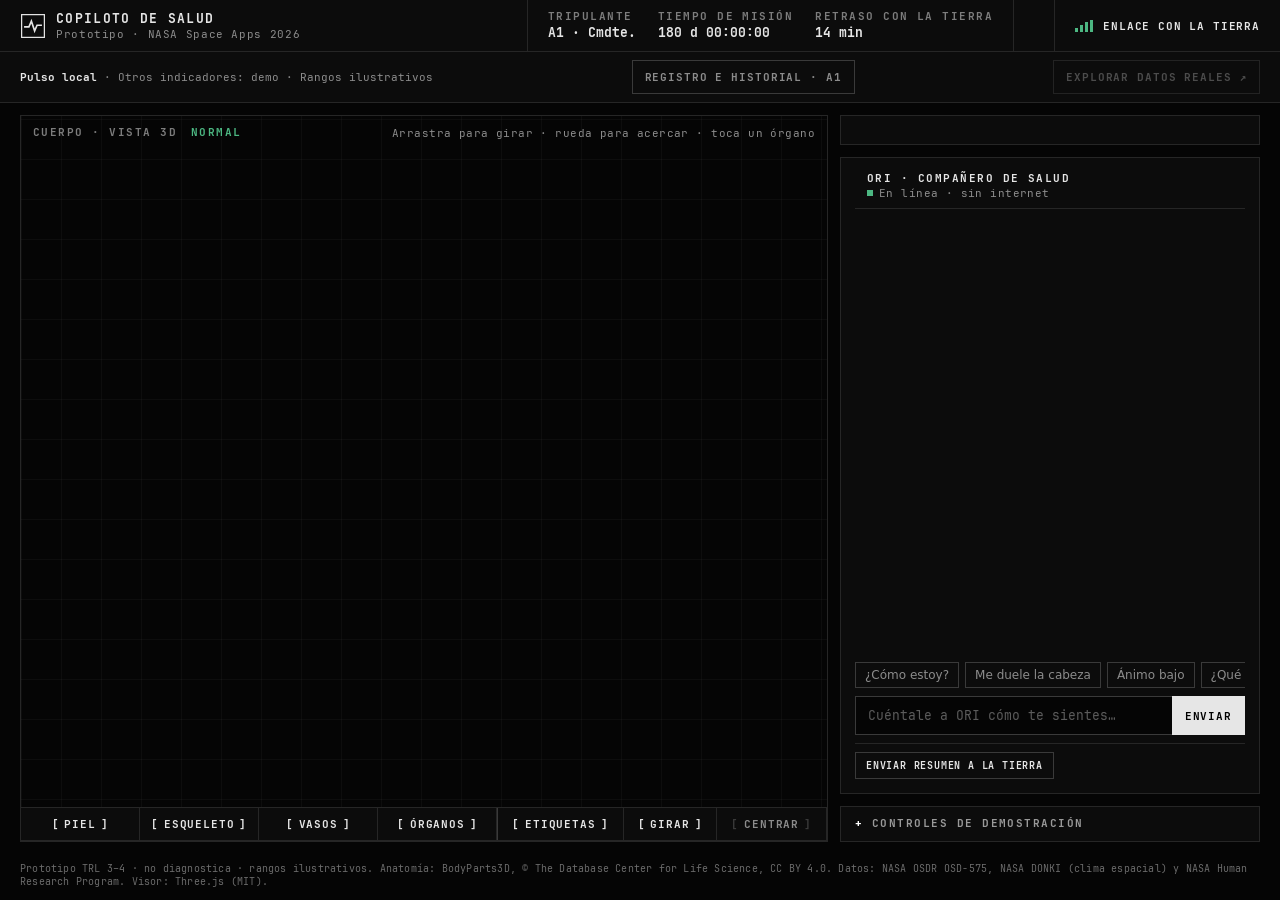
==== frontend/index.html @ 472f6ad1 "feat: connect stored pulse to dashboard body and local assistant" ====
<!doctype html>
<html lang="es" data-type="software">
<head>
<meta charset="utf-8">
<meta name="viewport" content="width=device-width, initial-scale=1">
<meta name="theme-color" content="#070b14">
<meta name="description" content="Asistente de salud local para astronautas: monitoreo con semáforo, cuerpo 3D y asistente que funciona sin conexión con la Tierra.">
<title>Copiloto de salud · Prototipo</title>
<link rel="preload" href="fuentes/JetBrainsMono-Regular.woff2" as="font" type="font/woff2" crossorigin>
<link rel="stylesheet" href="css/app.css">
<link rel="stylesheet" href="css/nasa.css">
<link rel="stylesheet" href="css/registro.css">
<script type="module" src="js/registro.js"></script>
<script type="importmap">
{ "imports": { "three": "./lib/three/three.module.js", "three/addons/": "./lib/three/addons/" } }
</script>
</head>
<body>
<a class="saltar" href="#chat">Ir al asistente</a>

<header class="barra">
  <div class="marca">
    <svg class="logo" viewBox="0 0 32 32" aria-hidden="true"><rect x="2" y="2" width="28" height="28" fill="none" stroke="currentColor" stroke-width="1.5"/><path d="M5 17h6l3-7 4 12 3-7h6" fill="none" stroke="currentColor" stroke-width="2" stroke-linejoin="miter"/></svg>
    <div>
      <p class="nombre">Copiloto de salud</p>
      <p class="sub">Prototipo · NASA Space Apps 2026</p>
    </div>
  </div>
  <dl class="mision">
    <div><dt>Tripulante</dt><dd translate="no">A1 · Cmdte.</dd></div>
    <div><dt>Tiempo de misión</dt><dd id="met">180 d 00:00:00</dd></div>
    <div><dt>Retraso con la Tierra</dt><dd>14 min</dd></div>
  </dl>
  <p id="cw" class="cw" aria-live="polite" aria-label="Resumen de precauciones y alertas"></p>
  <button id="btnSenal" class="senal" type="button" aria-pressed="true">
    <span class="punto" aria-hidden="true"><i></i><i></i><i></i><i></i></span><span id="txtSenal">Enlace con la Tierra</span>
  </button>
</header>

<nav class="nasa-acceso" aria-label="Evidencia científica">
  <span id="estadoOrigen"><strong>Pulso local</strong> · Otros indicadores: demo · Rangos ilustrativos</span>
  <button type="button" class="btn" id="abrirRegistro">Registro e historial · A1</button>
  <button type="button" class="btn" data-nasa-open disabled>Explorar datos reales ↗</button>
</nav>

<dialog id="nasaExplorador" class="nasa-dialogo" aria-labelledby="nasaTitulo">
  <header class="nasa-cabecera">
    <div><p class="rotulo">Archivo científico / NASA OSDR</p><h2 id="nasaTitulo">La salud, antes y después del vuelo</h2></div>
    <form method="dialog"><button class="btn" aria-label="Cerrar explorador de datos NASA">Cerrar ×</button></form>
  </header>
  <div id="nasaContenido"></div>
</dialog>

<dialog id="registroDialogo" class="nasa-dialogo" aria-labelledby="registroTitulo">
  <header class="nasa-cabecera"><div><p class="rotulo">Tripulante A1 / archivo local</p><h2 id="registroTitulo">Registro e historial</h2></div>
    <form method="dialog"><button class="btn" aria-label="Cerrar registro e historial">Cerrar ×</button></form></header>
  <div class="registro-contenido">
    <p class="registro-aviso">Mediciones guardadas en esta máquina. El pulso se conecta al panel, corazón y ORI con rangos ilustrativos; los demás indicadores del panel siguen en demostración.</p>
    <form id="registroForm" class="registro-form">
      <label>Indicador<select id="registroIndicador" name="indicador"><option value="pulso">Pulso</option><option value="presion_arterial">Presión arterial</option><option value="oxigeno">Oxígeno</option><option value="glucosa">Glucosa</option><option value="temperatura">Temperatura</option><option value="sueno">Sueño diario</option><option value="animo">Ánimo</option><option value="estres">Estrés</option></select></label>
      <label>Fecha y hora de la medición<input id="registroFecha" name="fecha" type="datetime-local" required><small>Hora local de tu dispositivo.</small></label>
      <label><span id="registroValorEtiqueta">Valor (lpm)</span><input id="registroValor" name="valor" type="number" step="any" required inputmode="decimal"></label>
      <label id="registroDiastolicaGrupo" hidden>Diastólica (mmHg)<input id="registroDiastolica" name="diastolica" type="number" step="any" inputmode="decimal"></label>
      <label>Contexto<select name="contexto"><option value="sin_especificar">Sin especificar</option><option value="reposo">En reposo</option><option value="despues_ejercicio">Después de ejercicio</option><option value="ayunas">En ayunas</option><option value="despues_comida">Después de comer</option><option value="otro">Otro</option></select></label>
      <label class="registro-nota">Notas opcionales<textarea name="nota" maxlength="1000" rows="2" placeholder="Equipo utilizado, síntomas o detalles de la medición"></textarea></label>
      <p class="registro-nota" id="registroEscala" hidden>Escala de demostración, no validada clínicamente: ánimo 1 = muy bajo, 5 = muy bueno; estrés 1 = muy bajo, 5 = muy alto.</p>
      <div class="registro-nota"><button type="submit" class="btn btn-primario" id="registroGuardar">Guardar medición</button></div>
    </form>
    <p id="registroMensaje" role="status" aria-live="polite"></p>
    <section aria-labelledby="historialTitulo" class="registro-historial"><h3 id="historialTitulo">Mediciones guardadas</h3>
      <div class="registro-filtros"><label>Filtrar historial<select id="historialFiltro"><option value="">Todos los indicadores</option></select></label><button type="button" class="btn" id="historialRecargar">Actualizar historial</button></div>
      <p id="historialEstado" role="status"></p><div class="nasa-tabla" id="historialTabla"></div>
      <div class="botones"><button type="button" class="btn" id="historialAnterior">Anterior</button><span id="historialPagina"></span><button type="button" class="btn" id="historialSiguiente">Siguiente</button></div>
    </section>
  </div>
</dialog>

<main class="app">
  <section class="visor" aria-labelledby="t-visor">
    <h1 id="t-visor" class="sr-only">Estado de salud del astronauta</h1>
    <div id="lienzo" class="lienzo" data-entrar style="--i:1">
      <p class="hud-rotulo" aria-hidden="true"><span>Cuerpo · vista 3D</span><span id="rotuloEstado">Normal</span></p>
      <p id="sinWebgl" class="sin-webgl" hidden>Este equipo no tiene WebGL. Usa la lista de órganos del panel o abre la página en Chrome o Chromium.</p>
      <div class="herramientas" role="toolbar" aria-label="Vista del cuerpo">
        <div class="grupo-capas" role="group" aria-label="Capas">
          <button type="button" class="capa" data-capa="piel" aria-pressed="true">Piel</button>
          <button type="button" class="capa" data-capa="huesos" aria-pressed="true">Esqueleto</button>
          <button type="button" class="capa" data-capa="sangre" aria-pressed="true">Vasos</button>
          <button type="button" class="capa" data-capa="organos" aria-pressed="true">Órganos</button>
        </div>
        <div class="grupo-capas" role="group" aria-label="Controles">
          <button type="button" class="capa" id="btnEtiquetas" aria-pressed="true">Etiquetas</button>
          <button type="button" class="capa" id="btnGirar" aria-pressed="true">Girar</button>
          <button type="button" class="capa" id="btnCentrar">Centrar</button>
        </div>
      </div>
      <p class="ayuda">Arrastra para girar · rueda para acercar · toca un órgano</p>
    </div>
    <ul id="signos" class="signos" aria-label="Signos vitales" data-entrar style="--i:2"></ul>
  </section>

  <div class="lateral">
    <section id="ficha" class="tarjeta ficha" aria-live="polite" aria-label="Detalle del órgano" data-entrar style="--i:2"></section>

    <section id="chat" class="tarjeta chat" aria-labelledby="t-chat" tabindex="-1" data-entrar style="--i:3">
      <div class="chat-cabecera">
        <span id="oriGrande" class="ori-grande"></span>
        <div class="ori-titulo">
          <h2 id="t-chat">ORI · compañero de salud</h2>
          <p id="oriEstado" class="ori-estado" aria-live="polite">En línea · sin internet</p>
        </div>
      </div>
      <ol id="mensajes" class="mensajes" aria-live="polite"></ol>
      <div id="sugerencias" class="sugerencias" aria-label="Preguntas sugeridas">
        <button type="button" data-pregunta="¿Cómo estoy?">¿Cómo estoy?</button>
        <button type="button" data-pregunta="Me duele la cabeza y dormí 4 horas, ¿qué hago?">Me duele la cabeza</button>
        <button type="button" data-pregunta="Llevo varios días con el ánimo bajo">Ánimo bajo</button>
        <button type="button" data-pregunta="¿Qué puedes hacer?">¿Qué puedes hacer?</button>
      </div>
      <form id="formChat" class="form-chat">
        <label for="pregunta" class="sr-only">Escribe tu pregunta</label>
        <input id="pregunta" name="pregunta" type="text" autocomplete="off" placeholder="Cuéntale a ORI cómo te sientes…" required>
        <button id="enviar" type="submit" class="btn btn-primario">Enviar</button>
      </form>
      <div class="tierra">
        <button id="btnTierra" type="button" class="btn">Enviar resumen a la Tierra</button>
        <div id="estadoTierra" class="estado-tierra" aria-live="polite"></div>
      </div>
    </section>

    <details class="tarjeta demo">
      <summary>Controles de demostración</summary>
      <label for="pulso" class="fila">Pulso <output id="vPulso" for="pulso"></output></label>
      <input id="pulso" name="pulso" type="range" min="35" max="170" step="1">
      <div class="botones">
        <button id="btnEmergencia" type="button" class="btn btn-peligro">Simular emergencia</button>
        <button id="btnTormenta" type="button" class="btn btn-peligro">Tormenta solar</button>
        <button id="btnReiniciar" type="button" class="btn">Reiniciar datos</button>
      </div>
    </details>
  </div>
</main>

<footer class="pie">
  Prototipo TRL 3–4 · no diagnostica · rangos ilustrativos. Anatomía: BodyParts3D, © The Database Center for Life Science, CC BY 4.0. Datos: NASA OSDR OSD-575, NASA DONKI (clima espacial) y NASA Human Research Program. Visor: Three.js (MIT).
</footer>

<script type="module" src="js/app.js"></script>
</body>
</html>
---- frontend/css/app.css ----
/* Copiloto de salud — dirección de arte: PANTALLA DE AVIÓNICA DE TRIPULACIÓN.
   Referencia: displays de cabina y sistema de Precaución y Alerta (C&W) de vuelos espaciales.
   Reglas: negro plano, aristas rectas, líneas de 1 px, sin brillos, sin desenfoques, sin degradados.
   Paleta sobria: grises neutros y solo tres colores con significado (verde = normal, ámbar = precaución,
   rojo = alerta), como en los criterios de alertas de NASA y la FAA; lo seleccionado se marca en blanco. Datos en tipografía monoespaciada (JetBrains Mono, OFL).
   Movimiento (taste-skill): 150 / 120 / 90 ms, curva cubic-bezier(.2,.8,.2,1); entrada única al cargar.
   Accesibilidad (Vercel Web Interface Guidelines): foco visible, movimiento reducido, números tabulares.
   Escrito con asistencia de IA (Claude); revisado por el equipo. */

@font-face { font-family: "JB Mono"; src: url("../fuentes/JetBrainsMono-Regular.woff2") format("woff2"); font-weight: 400; font-display: swap; }
@font-face { font-family: "JB Mono"; src: url("../fuentes/JetBrainsMono-Bold.woff2") format("woff2"); font-weight: 700; font-display: swap; }

:root {
  color-scheme: dark;
  --negro: #050505; --panel: #0c0c0c; --panel-2: #151515; --linea: #262626; --linea-2: #3a3a3a;
  --texto: #e6e6e6; --suave: #8c8c8c;
  --rotulo: #a3a3a3;   /* rótulos: gris neutro (el color se reserva para el estado) */
  --sel: #ffffff;      /* seleccionado: blanco */
  --verde: #4cb782; --amarillo: #e3a008; --rojo: #e5484d;   /* únicos colores: normal, precaución, alerta */
  --acento: var(--sel);
  --mono: "JB Mono", ui-monospace, "Noto Sans Mono", monospace;
  --fuente: ui-sans-serif, system-ui, "Noto Sans", sans-serif;
  --borde-pagina: clamp(10px, 1.6vw, 20px); --hueco: 12px;
  --m-in: 150ms; --m-out: 120ms; --m-press: 90ms; --ease: cubic-bezier(.2, .8, .2, 1); --ease-entrada: cubic-bezier(.22, 1, .36, 1);
}

* { box-sizing: border-box; }
[hidden] { display: none !important; }
html { -webkit-text-size-adjust: 100%; }
@media (pointer: fine) { html { overscroll-behavior: none; } }
body { margin: 0; min-height: 100dvh; display: flex; flex-direction: column; font: 14px/1.5 var(--fuente); color: var(--texto); background: var(--negro); -webkit-tap-highlight-color: transparent; }
h1, h2, h3 { margin: 0; font-weight: 700; text-wrap: balance; }
p { margin: 0; text-wrap: pretty; }
button, input { font: inherit; color: inherit; touch-action: manipulation; }
:focus-visible { outline: 2px solid var(--sel); outline-offset: 2px; }
.sr-only { position: absolute; width: 1px; height: 1px; overflow: hidden; clip: rect(0 0 0 0); white-space: nowrap; }
.saltar { position: absolute; left: var(--borde-pagina); top: -40px; z-index: 10; padding: 6px 10px; background: var(--sel); color: #000; font: 700 12px var(--mono); }
.saltar:focus-visible { top: 6px; }

.rotulo, .hud-rotulo, .mision dt, .grafica figcaption, .preguntas h3, .chat-cabecera h2, .demo summary {
  font: 700 10.5px/1.3 var(--mono); letter-spacing: .14em; text-transform: uppercase; color: var(--rotulo);
}

/* ---------- Barra de estado ---------- */
.barra { display: flex; align-items: stretch; border-bottom: 1px solid var(--linea); background: var(--panel); min-height: 52px; flex-wrap: wrap; }
.barra > * { display: flex; align-items: center; padding: 0 var(--borde-pagina); border-right: 1px solid var(--linea); }
.marca { gap: 10px; margin-right: auto; border-right: 0 !important; }
.logo { width: 26px; height: 26px; color: var(--texto); }
.nombre { font: 700 13px var(--mono); letter-spacing: .1em; text-transform: uppercase; }
.sub { font: 10.5px var(--mono); color: var(--suave); letter-spacing: .06em; }
.mision { gap: 22px; margin: 0; border-left: 1px solid var(--linea); }
.mision div { display: grid; gap: 1px; }
.mision dd { margin: 0; font: 700 13px var(--mono); font-variant-numeric: tabular-nums; }
.cw { gap: 6px; font: 700 10.5px var(--mono); letter-spacing: .08em; text-transform: uppercase; }
.cw span { padding: 3px 7px; border: 1px solid currentColor; }
.cw .cw-rojo { color: var(--rojo); } .cw .cw-amarillo { color: var(--amarillo); } .cw .cw-verde { color: var(--verde); }
.cw .cw-rojo.activo { background: var(--rojo); color: #000; animation: alarma 1s steps(2, jump-none) infinite; }
.cw .cw-off { color: #4a4a4a; }
@keyframes alarma { 50% { background: transparent; color: var(--rojo); } }
.senal { gap: 10px; background: transparent; border: 0; border-right: 0 !important; cursor: pointer; font: 700 10.5px var(--mono); letter-spacing: .08em; text-transform: uppercase; transition: background-color var(--m-out) var(--ease); }
.senal:hover { background: var(--panel-2); transition-duration: var(--m-in); }
.senal .punto { display: inline-flex; gap: 2px; align-items: end; height: 12px; }
.senal .punto i { width: 3px; background: var(--verde); }
.senal .punto i:nth-child(1) { height: 4px; } .senal .punto i:nth-child(2) { height: 7px; } .senal .punto i:nth-child(3) { height: 10px; } .senal .punto i:nth-child(4) { height: 12px; }
.senal[aria-pressed="false"] { color: var(--rojo); }
.senal[aria-pressed="false"] .punto i { background: var(--linea-2); }
@media (max-width: 1180px) { .mision div:nth-child(3) { display: none; } }
@media (max-width: 860px) { .mision { display: none; } }
@media (max-width: 640px) { .cw { order: 3; width: 100%; border-top: 1px solid var(--linea); border-right: 0 !important; padding: 6px var(--borde-pagina); } }

/* ---------- Distribución ---------- */
.app { flex: 1; display: grid; gap: var(--hueco); padding: var(--hueco) var(--borde-pagina); grid-template-columns: minmax(0, 1fr) minmax(340px, 420px); min-height: 0; }
.visor { display: flex; flex-direction: column; min-width: 0; min-height: 0; border: 1px solid var(--linea); background: var(--panel); }
.lateral { display: flex; flex-direction: column; gap: var(--hueco); min-width: 0; min-height: 0; }
@media (min-width: 1101px) { body { height: 100dvh; } .app, .lateral { overflow: hidden; } }
@media (max-width: 1100px) { .app { grid-template-columns: 1fr; } .lienzo { height: 64vh; min-height: 440px; } }

/* ---------- Visor ---------- */
.lienzo { position: relative; flex: 1; min-height: 360px; overflow: hidden; border-bottom: 1px solid var(--linea);
  background: repeating-linear-gradient(0deg, #ffffff08 0 1px, transparent 1px 40px), repeating-linear-gradient(90deg, #ffffff08 0 1px, transparent 1px 40px), var(--negro); }
.lienzo canvas { display: block; width: 100%; height: 100%; cursor: grab; touch-action: none; }
.lienzo.en-alerta { box-shadow: inset 0 0 0 1px var(--rojo); }
.hud-rotulo { position: absolute; top: 10px; left: 12px; display: flex; gap: 14px; pointer-events: none; z-index: 2; }
.hud-rotulo span:last-child { color: var(--verde); }
.en-alerta .hud-rotulo span:last-child { color: var(--rojo); }
.ayuda { position: absolute; right: 12px; top: 10px; font: 10.5px var(--mono); color: var(--suave); letter-spacing: .04em; pointer-events: none; }
.sin-webgl { position: absolute; inset: 0; display: grid; place-items: center; padding: 24px; text-align: center; color: var(--suave); font-family: var(--mono); }
@media (max-width: 900px) { .ayuda { display: none; } }

/* Softkeys en el borde inferior del visor */
.herramientas { position: absolute; left: 0; right: 0; bottom: 0; display: flex; z-index: 3; border-top: 1px solid var(--linea); background: var(--panel); }
.grupo-capas { display: flex; flex: 1; }
.grupo-capas + .grupo-capas { flex: 0 0 auto; border-left: 1px solid var(--linea-2); }
.capa { flex: 1; min-width: 0; padding: 9px 8px; border: 0; border-right: 1px solid var(--linea); background: transparent; cursor: pointer; font: 700 10.5px var(--mono); letter-spacing: .08em; text-transform: uppercase; color: var(--suave); white-space: nowrap; transition: background-color var(--m-out) var(--ease), color var(--m-out) var(--ease); }
.capa::before { content: "["; margin-right: 5px; color: var(--linea-2); }
.capa::after { content: "]"; margin-left: 5px; color: var(--linea-2); }
.capa[aria-pressed="true"] { color: var(--texto); }
.capa[aria-pressed="true"]::before, .capa[aria-pressed="true"]::after { color: var(--sel); }
.capa:hover { background: var(--panel-2); color: var(--texto); transition-duration: var(--m-in); }
.capa:active { background: #1f1f1f; transition-duration: var(--m-press); }
@media (max-width: 760px) { .herramientas { flex-wrap: wrap; } .grupo-capas + .grupo-capas { border-left: 0; border-top: 1px solid var(--linea); width: 100%; } }

/* ---------- Tira de instrumentos ---------- */
.signos { list-style: none; margin: 0; padding: 0; display: grid; grid-template-columns: repeat(7, minmax(0, 1fr)); }
.signos li { border-right: 1px solid var(--linea); min-width: 0; }
.signos li:last-child { border-right: 0; }
.signo { width: 100%; display: grid; gap: 3px; padding: 10px 11px; text-align: left; cursor: pointer; border: 0; background: transparent; box-shadow: inset 0 3px 0 var(--c); transition: background-color var(--m-out) var(--ease); }
.signo:hover { background: var(--panel-2); transition-duration: var(--m-in); }
.signo[aria-pressed="true"] { background: var(--panel-2); box-shadow: inset 0 3px 0 var(--c), inset 0 0 0 1px var(--sel); }
.signo .etiqueta { display: flex; align-items: center; gap: 6px; min-width: 0; font: 700 10px var(--mono); letter-spacing: .1em; text-transform: uppercase; color: var(--rotulo); }
.signo .etiqueta span:last-child { overflow: hidden; text-overflow: ellipsis; white-space: nowrap; }
.signo .valor { font: 700 20px/1.1 var(--mono); font-variant-numeric: tabular-nums; color: var(--c); }
.signo .valor small { font: 400 10.5px var(--mono); color: var(--suave); margin-left: 3px; }
.pie-signo { display: flex; align-items: end; justify-content: space-between; gap: 6px; }
.signo .edad { font: 10px var(--mono); color: var(--suave); white-space: nowrap; }
.spark { flex: none; width: 50px; }
.punto-estado { width: 8px; height: 8px; background: var(--c); flex: none; display: inline-block; }
@media (max-width: 1100px) { .signos { grid-template-columns: repeat(4, minmax(0, 1fr)); } .signos li { border-bottom: 1px solid var(--linea); } }
@media (max-width: 520px) { .signos { grid-template-columns: repeat(2, minmax(0, 1fr)); } }

/* ---------- Paneles ---------- */
.tarjeta { background: var(--panel); border: 1px solid var(--linea); padding: 14px; }
.ficha { overflow: auto; overscroll-behavior: contain; flex: 0 1 auto; max-height: 40%; }
@media (min-width: 1101px) { .ficha.abierta { max-height: 58%; } .lateral:has(.ficha.abierta) .mensajes { min-height: 48px; } }
@media (max-width: 1100px) { .ficha { max-height: none; } }
.ficha h2 { font-size: 18px; display: flex; align-items: center; gap: 10px; margin: 4px 0 10px; flex-wrap: wrap; }
.ficha .resumen { color: var(--suave); font-size: 13px; }
.datos { list-style: none; margin: 0 0 4px; padding: 0; border-top: 1px solid var(--linea); }
.datos li { display: flex; justify-content: space-between; gap: 12px; padding: 7px 0; border-bottom: 1px solid var(--linea); font-size: 13.5px; }
.datos .num { font: 700 14px var(--mono); font-variant-numeric: tabular-nums; color: var(--c); }
.datos .edad { display: block; font: 10.5px var(--mono); color: var(--suave); }
.preguntas { display: grid; gap: 10px; margin-top: 14px; }
.preguntas p { font-size: 13.5px; }
.fuente { font: 10.5px var(--mono); color: var(--suave); margin-top: 12px; }
.aviso-rojo { margin-top: 10px; padding: 8px 10px; background: var(--rojo); color: #000; font: 700 11.5px var(--mono); letter-spacing: .06em; text-transform: uppercase; }
.organos { list-style: none; margin: 12px 0 0; padding: 0; border-top: 1px solid var(--linea); }
.organos button { width: 100%; display: flex; align-items: center; gap: 10px; padding: 8px 4px; border: 0; border-bottom: 1px solid var(--linea); background: transparent; cursor: pointer; text-align: left; font-size: 13.5px; transition: background-color var(--m-out) var(--ease); }
.organos button:hover { background: var(--panel-2); transition-duration: var(--m-in); }
.organos button::after { content: "›"; margin-left: auto; color: var(--suave); font-family: var(--mono); }
.chip { font: 700 10px var(--mono); letter-spacing: .1em; text-transform: uppercase; padding: 3px 7px; border: 1px solid var(--linea-2); color: var(--suave); white-space: nowrap; }
.chip-estado { color: var(--c); border-color: var(--c); }

/* ---------- Botones ---------- */
.btn { display: inline-flex; align-items: center; justify-content: center; gap: 6px; padding: 9px 12px; cursor: pointer; background: transparent; border: 1px solid var(--linea-2); font: 700 11px var(--mono); letter-spacing: .08em; text-transform: uppercase; transition: background-color var(--m-out) var(--ease), border-color var(--m-out) var(--ease), transform var(--m-out) var(--ease); }
.btn:hover { background: var(--panel-2); border-color: var(--texto); transform: translateY(-1px); transition-duration: var(--m-in); }
.btn:active { transform: translateY(1px) scale(.985); transition-duration: var(--m-press); }
.btn:disabled { opacity: .5; cursor: progress; transform: none; }
.btn-primario { background: var(--texto); border-color: var(--texto); color: #000; }
.btn-primario:hover { background: #fff; }
.btn-peligro { border-color: var(--rojo); color: var(--rojo); }

/* ---------- Consola del asistente ---------- */
.chat { display: flex; flex-direction: column; gap: 10px; flex: 1 1 0; min-height: 300px; overflow: hidden; }
.chat-cabecera { display: flex; align-items: center; justify-content: space-between; gap: 8px; padding-bottom: 8px; border-bottom: 1px solid var(--linea); }
.mensajes { list-style: none; margin: 0; padding: 0 4px 0 0; flex: 1; overflow: auto; overscroll-behavior: contain; display: flex; flex-direction: column; gap: 12px; min-height: 60px; }
.msg { font-size: 13.5px; overflow-wrap: anywhere; padding-left: 12px; border-left: 2px solid var(--linea-2); }
.msg::before { display: block; font: 700 10px var(--mono); letter-spacing: .12em; margin-bottom: 3px; }
.msg-ia::before { content: "ASISTENTE ›"; color: var(--rotulo); }
.msg-yo { border-left-color: var(--sel); }
.msg-yo::before { content: "TÚ ›"; color: var(--sel); }
.msg-alerta { border-left-color: var(--rojo); }
.msg-alerta::before { content: "ASISTENTE › ALERTA"; color: var(--rojo); }
.msg-error { border-left-color: var(--amarillo); }
.fuentes { margin: 8px 0 0; padding: 0; list-style: none; font: 10.5px var(--mono); color: var(--suave); }
.fuentes li::before { content: "↳ "; color: var(--rotulo); }
.meta { margin-top: 6px; display: flex; gap: 10px; flex-wrap: wrap; font: 10px var(--mono); color: var(--suave); font-variant-numeric: tabular-nums; letter-spacing: .04em; }
.chip-modo { text-transform: uppercase; letter-spacing: .1em; }
.chip-modo[data-modo="ia_local"] { color: var(--verde); }
.chip-modo[data-modo="sin_informacion"] { color: var(--amarillo); }
.pensando { color: var(--suave); font-family: var(--mono); font-size: 12px; }
.pensando::after { content: "▍"; margin-left: 4px; animation: cursor 1s steps(2, jump-none) infinite; }
@keyframes cursor { 50% { opacity: 0; } }
.sugerencias { display: flex; gap: 6px; flex-wrap: wrap; }
.sugerencias button { padding: 5px 9px; border: 1px solid var(--linea-2); background: transparent; cursor: pointer; font: 11px var(--mono); color: var(--suave); transition: border-color var(--m-out) var(--ease), color var(--m-out) var(--ease); }
.sugerencias button:hover { border-color: var(--texto); color: var(--texto); transition-duration: var(--m-in); }
.form-chat { display: flex; }
.form-chat input { flex: 1; min-width: 0; padding: 10px 12px; background: var(--negro); border: 1px solid var(--linea-2); border-right: 0; font: 13px var(--mono); }
.form-chat input::placeholder { color: #5c5c5c; }
.form-chat input:focus-visible { outline: none; border-color: var(--sel); }
.tierra { display: flex; align-items: center; gap: 10px; flex-wrap: wrap; padding-top: 10px; border-top: 1px solid var(--linea); }
.estado-tierra { flex: 1 1 160px; font: 11px var(--mono); color: var(--suave); }
.barra-envio { height: 4px; background: var(--linea); margin-top: 6px; overflow: hidden; }
.barra-envio i { display: block; height: 100%; width: 100%; background: var(--rotulo); transform-origin: left; transform: scaleX(0); }

/* ---------- Demo ---------- */
.demo summary { cursor: pointer; list-style: none; }
.demo summary::-webkit-details-marker { display: none; }
.demo summary::before { content: "+ "; color: var(--sel); }
.demo[open] summary::before { content: "− "; }
.demo .fila { display: flex; justify-content: space-between; margin: 12px 0 4px; font: 11px var(--mono); color: var(--suave); text-transform: uppercase; letter-spacing: .08em; }
.demo output { font: 700 12px var(--mono); color: var(--texto); }
.demo input[type="range"] { width: 100%; accent-color: var(--sel); }
.botones { display: flex; gap: 8px; margin-top: 12px; }
.botones .btn { flex: 1; }
.pie { padding: 8px var(--borde-pagina) 12px; font: 10px var(--mono); color: #6b6b6b; letter-spacing: .02em; }

/* ---------- HUD del visor ---------- */
.hud-lineas { position: absolute; inset: 0; width: 100%; height: 100%; pointer-events: none; z-index: 1; }
.hud-linea polyline { stroke: #8f8f8f; opacity: .5; }
.hud-linea circle { fill: var(--c); }
.hud-linea .anillo { display: none; }
.hud-linea.activa polyline { stroke: var(--sel); opacity: 1; stroke-width: 1.4; }
.hud-linea.activa circle { fill: var(--sel); }
.hud-linea.tenue { opacity: .25; }
.hud-lineas.con-hover .hud-linea:not(.activa) { opacity: .1; }
.hud-etiquetas { position: absolute; inset: 0; pointer-events: none; z-index: 2; }
.hud-etiqueta { position: absolute; left: 0; top: 0; pointer-events: auto; display: flex; align-items: center; gap: 8px; height: 34px; padding: 0 10px; background: var(--negro); border: 1px solid var(--linea-2); cursor: pointer; white-space: nowrap; font: 700 10.5px var(--mono); letter-spacing: .06em; text-transform: uppercase; transition: opacity 200ms var(--ease), border-color var(--m-out) var(--ease); }
.hud-etiqueta:hover { border-color: var(--texto); }
.hud-etiqueta.activa { border-color: var(--sel); color: var(--sel); }
.hud-etiqueta.tenue { opacity: .35; }
.hud-etiquetas.con-hover .hud-etiqueta:not(.activa) { opacity: .12; }
.hud-dato { color: var(--c); font-variant-numeric: tabular-nums; text-transform: none; }
.hud-dato small { font-weight: 400; color: var(--suave); margin-left: 2px; }
.hud-etiqueta[data-estado="rojo"] { border-color: var(--rojo); }
.hud-etiqueta[data-estado="rojo"] .punto-estado { animation: cursor 1s steps(2, jump-none) infinite; }
.hud-guia polyline { stroke: var(--sel); stroke-width: 1.2; }
.hud-guia circle:first-of-type { fill: none; stroke: var(--sel); stroke-width: 1.5; }
.hud-guia .pulso-reticula { stroke: var(--sel); stroke-width: 1; opacity: .6; stroke-dasharray: 3 3; }
.hud-tarjeta { position: absolute; left: 0; top: 0; z-index: 4; width: 280px; pointer-events: none; background: var(--negro); border: 1px solid var(--sel); }
.hud-tarjeta.entra { animation: entraTarjeta var(--m-in) var(--ease-entrada); }
@keyframes entraTarjeta { from { opacity: 0; } }
.t-cab { display: flex; align-items: center; gap: 8px; padding: 8px 10px; border-bottom: 1px solid var(--linea); font: 700 11.5px var(--mono); letter-spacing: .08em; text-transform: uppercase; }
.t-estado { margin-left: auto; font: 700 10px var(--mono); letter-spacing: .1em; padding: 2px 6px; background: var(--c); color: #000; }
.t-filas { list-style: none; margin: 0; padding: 4px 10px; }
.t-filas li { display: grid; grid-template-columns: 1fr auto auto; align-items: center; gap: 10px; padding: 5px 0; border-bottom: 1px solid var(--linea); }
.t-filas li:last-child { border-bottom: 0; }
.t-ind { display: grid; font-size: 12.5px; }
.t-ind small { font: 10px var(--mono); color: var(--suave); }
.t-filas b { font: 700 14px var(--mono); color: var(--c); font-variant-numeric: tabular-nums; text-align: right; min-width: 66px; }
.t-filas b small { font-weight: 400; font-size: 10px; color: var(--suave); margin-left: 3px; }
.t-espacio { padding: 8px 10px; border-top: 1px solid var(--linea); font-size: 12px; color: var(--suave); line-height: 1.45; }
.t-pista { padding: 6px 10px; border-top: 1px solid var(--linea); font: 700 10px var(--mono); letter-spacing: .12em; text-transform: uppercase; color: var(--sel); }

/* ---------- Gráficas ---------- */
.grafica { margin: 12px 0 0; padding: 10px; border: 1px solid var(--linea); background: var(--negro); }
.grafica figcaption { display: flex; justify-content: space-between; gap: 8px; margin-bottom: 6px; }
.g-ley { display: inline-flex; align-items: center; gap: 5px; color: var(--suave); }
.g-ley i { width: 12px; height: 8px; background: color-mix(in srgb, var(--verde) 25%, transparent); border: 1px solid color-mix(in srgb, var(--verde) 60%, transparent); }
.grafica svg { width: 100%; height: auto; display: block; overflow: visible; }
.grafica text { font: 9.5px var(--mono); fill: var(--suave); }
.g-banda { fill: color-mix(in srgb, var(--verde) 9%, transparent); stroke: color-mix(in srgb, var(--verde) 45%, transparent); stroke-dasharray: 3 3; }
.g-linea { fill: none; stroke: var(--c); stroke-width: 1.8; stroke-dasharray: 1; stroke-dashoffset: 1; animation: trazar .9s var(--ease-entrada) forwards; }
.grafica circle { fill: var(--negro); stroke: var(--c); stroke-width: 1.6; }
@keyframes trazar { to { stroke-dashoffset: 0; } }
.g-nota { font-size: 11px; color: var(--suave); margin-top: 6px; line-height: 1.45; }

[data-entrar] { animation: entrar .6s var(--ease-entrada) both; animation-delay: calc(var(--i, 0) * 80ms); }
@keyframes entrar { from { opacity: 0; transform: translateY(8px); } }

@media (prefers-reduced-motion: reduce) {
  *, *::before, *::after { animation-duration: .01ms !important; animation-iteration-count: 1 !important; transition-duration: .01ms !important; }
}
/* Softkeys: el grupo de capas cede espacio; los controles nunca se cortan */
.grupo-capas:first-child { min-width: 0; }
.grupo-capas + .grupo-capas { flex: 0 0 auto; }
.grupo-capas + .grupo-capas .capa { flex: 0 0 auto; padding: 9px 14px; }
.capa { overflow: hidden; text-overflow: ellipsis; }

/* Paleta sobria: detalles */
.rotulo, .hud-rotulo, .mision dt, .grafica figcaption, .preguntas h3, .chat-cabecera h2, .demo summary { color: #9a9a9a; }
.hud-rotulo span:first-child, .mision dt { color: #7d7d7d; }
.signo .etiqueta { color: #9a9a9a; }
.msg-ia::before { color: #9a9a9a; }
.fuentes li::before { color: #6f6f6f; }
.hud-linea polyline { stroke: #6f6f6f; }
.hud-linea.activa polyline, .hud-guia polyline { stroke: #ffffff; }
.hud-tarjeta { border-color: #8c8c8c; }
.t-pista { color: #bdbdbd; }
.barra-envio i { background: #e6e6e6; }
.capa[aria-pressed="true"]::before, .capa[aria-pressed="true"]::after { color: #e6e6e6; }

/* =====================================================================
   ORI: avatar y conversación más cálida (dentro del sistema de aviónica)
   ===================================================================== */
.ori { flex: none; overflow: visible; }
.ori-casco { fill: #111; stroke: #cfcfcf; stroke-width: 1.4; }
.ori-visor { fill: #050505; stroke: #6f6f6f; stroke-width: 1; transition: stroke var(--m-in) var(--ease); }
.ori-ojos rect { fill: #f2f2f2; transform-box: fill-box; transform-origin: center; animation: parpadear 5.5s infinite; }
.ori-ojos rect:last-child { animation-delay: .04s; }
.ori-escaneo { fill: #f2f2f2; opacity: 0; }
.ori-pulso { fill: none; stroke: var(--verde); stroke-width: 1.3; stroke-linejoin: round; stroke-linecap: round; opacity: .85; stroke-dasharray: 20; stroke-dashoffset: 0; }
.ori-mastil { stroke: #8c8c8c; stroke-width: 1.2; }
.ori-antena { fill: var(--verde); }
@keyframes parpadear { 0%, 92%, 100% { transform: scaleY(1); } 95% { transform: scaleY(.1); } }
/* Pensando: los ojos se apagan y una barra recorre el visor; la antena late */
.ori.pensando .ori-ojos { opacity: 0; }
.ori.pensando .ori-escaneo { opacity: 1; animation: escanear 1.1s var(--ease) infinite alternate; }
.ori.pensando .ori-antena { fill: #f2f2f2; animation: latirAntena .8s ease-in-out infinite; }
@keyframes escanear { from { transform: translateX(0); } to { transform: translateX(13px); } }
@keyframes latirAntena { 50% { opacity: .25; } }
/* Hablando: la línea de pulso se dibuja */
.ori.habla .ori-pulso { animation: pulsoORI 1.2s linear 2; }
@keyframes pulsoORI { from { stroke-dashoffset: 20; } to { stroke-dashoffset: 0; } }
/* Alerta: visor y antena en rojo */
.ori.alerta .ori-visor { stroke: var(--rojo); }
.ori.alerta .ori-antena, .ori.alerta .ori-pulso { fill: var(--rojo); stroke: var(--rojo); }
.ori.alerta .ori-antena { animation: latirAntena .6s steps(2, jump-none) infinite; }

/* Cabecera del chat */
.chat-cabecera { justify-content: flex-start; gap: 12px; }
.ori-grande { display: inline-flex; }
.ori-titulo h2 { color: var(--texto); }
.ori-estado { font: 10.5px var(--mono); color: var(--suave); letter-spacing: .04em; }
.ori-estado::before { content: ""; display: inline-block; width: 6px; height: 6px; background: var(--verde); margin-right: 6px; vertical-align: 1px; }
.ori-estado[data-estado="pensando"]::before { background: #f2f2f2; animation: latirAntena .8s infinite; }
.ori-estado[data-estado="alerta"]::before { background: var(--rojo); }

/* Mensajes: ORI a la izquierda con avatar; tú a la derecha */
.msg { border-left: 0; padding-left: 0; }
.msg::before { content: none !important; }
.msg-ia { display: grid; grid-template-columns: 28px minmax(0, 1fr); gap: 10px; align-items: start; }
.msg-yo { display: flex; justify-content: flex-end; }
.burbuja { min-width: 0; padding: 9px 12px; border: 1px solid var(--linea-2); background: var(--panel-2); max-width: 94%; }
.msg-yo .burbuja { background: #1b1b1b; border-color: #4a4a4a; max-width: 85%; }
.msg-alerta .burbuja { border-color: var(--rojo); }
.msg-error .burbuja { border-color: var(--amarillo); }
.quien { font: 700 10px var(--mono); letter-spacing: .12em; text-transform: uppercase; color: var(--suave); margin-bottom: 3px; }
.msg-ia .quien { color: #cfcfcf; }
.cuerpo p { margin: 0 0 6px; }
.cuerpo p:last-child { margin-bottom: 0; }
.cuerpo ul { margin: 2px 0 8px; padding-left: 18px; }
.cuerpo li { margin-bottom: 3px; }
.cuerpo li::marker { color: var(--suave); }
.cuerpo em { color: #cfcfcf; }
.aparece { animation: aparecer .35s var(--ease-entrada) both; animation-delay: var(--d, 0ms); }
@keyframes aparecer { from { opacity: 0; transform: translateY(4px); } }
.pensando { font-family: var(--fuente); font-size: 13px; color: var(--suave); }
.pensando::after { content: none; }
.puntos { display: inline-flex; gap: 3px; margin-left: 6px; }
.puntos i { width: 4px; height: 4px; background: var(--suave); animation: latirAntena 1s infinite; }
.puntos i:nth-child(2) { animation-delay: .15s; } .puntos i:nth-child(3) { animation-delay: .3s; }
details.fuentes { margin-top: 8px; font: 10.5px var(--mono); color: var(--suave); }
details.fuentes summary { cursor: pointer; list-style: none; }
details.fuentes summary::before { content: "↳ "; }
details.fuentes ul { list-style: none; padding: 4px 0 0 14px; margin: 0; }
.sugerencias button { font-family: var(--fuente); font-size: 12px; }

/* Más espacio para la conversación con ORI */
@media (min-width: 1101px) {
  .ficha:not(.abierta) { max-height: 27%; }
  .ficha.abierta { max-height: 50%; }
  .lateral:has(.ficha.abierta) .mensajes { min-height: 110px; }
}
.ficha:not(.abierta) .resumen { display: none; }
.ficha:not(.abierta) h2 { margin-bottom: 6px; }
.organos { display: grid; grid-template-columns: 1fr 1fr; column-gap: 14px; }
.organos button { padding: 6px 2px; font-size: 13px; }
.sugerencias { flex-wrap: nowrap; overflow-x: auto; scrollbar-width: none; overscroll-behavior-x: contain; }
.sugerencias::-webkit-scrollbar { display: none; }
.sugerencias button { flex: none; }
.tierra { padding-top: 8px; gap: 8px; }
.tierra .btn { padding: 6px 10px; font-size: 10px; }
.chat { gap: 8px; }
.demo { padding: 10px 14px; }
.cuerpo li.sin-marca { list-style: none; margin-left: -16px; }
/* Tira de instrumentos con clima espacial (8 celdas) */
@media (min-width: 1101px) { .signos { grid-template-columns: repeat(8, minmax(0, 1fr)); } }
.signos li:last-child .signo .valor { white-space: nowrap; overflow: hidden; text-overflow: ellipsis; }
---- frontend/css/nasa.css ----
/* Explorador aislado: usa los tokens de la interfaz de David, sin dependencias nuevas. */
.nasa-acceso { flex: none; display: flex; align-items: center; justify-content: space-between; gap: 12px; padding: 8px var(--borde-pagina); border-bottom: 1px solid var(--linea); background: var(--panel); font: 11px var(--mono); color: var(--suave); }
.nasa-acceso strong { color: var(--texto); }
.nasa-acceso .btn { font-size: 11px; }
.nasa-contexto { display: grid; gap: 9px; margin: 14px 0; padding: 14px; border: 1px solid var(--linea-2); }
.nasa-contexto .btn { justify-self: start; }
.nasa-dialogo { width: min(1100px, calc(100vw - 32px)); max-height: calc(100dvh - 32px); padding: 0; border: 1px solid var(--linea-2); background: var(--panel); color: var(--texto); overflow: auto; }
.nasa-dialogo::backdrop { background: #000c; }
.nasa-cabecera { display: flex; justify-content: space-between; align-items: start; gap: 20px; padding: 24px 28px; border-bottom: 1px solid var(--linea); }
.nasa-cabecera h2 { font-size: clamp(20px, 3vw, 28px); margin-top: 6px; }
.nasa-cabecera form { margin: 0; }
#nasaContenido { padding: 24px 28px; }
.nasa-intro { display: grid; gap: 8px; margin-bottom: 20px; max-width: 85ch; color: #b8b8b8; }
.nasa-etiquetas { display: flex; flex-wrap: wrap; gap: 8px; font: 10px var(--mono); text-transform: uppercase; }
.nasa-etiquetas span { border: 1px solid var(--linea-2); padding: 5px 8px; color: var(--texto); }
.nasa-controles { display: grid; grid-template-columns: 1fr 1fr; gap: 16px; margin-bottom: 18px; }
.nasa-dialogo label { display: grid; gap: 7px; font: 11px var(--mono); color: #b8b8b8; }
.nasa-dialogo select { width: 100%; padding: 11px; background: var(--panel-2); color: var(--texto); border: 1px solid var(--linea-2); font: 13px var(--mono); }
.nasa-descripcion { color: #b8b8b8; margin-bottom: 16px; }
.nasa-estadisticas { display: grid; grid-template-columns: repeat(3, minmax(0, 1fr)); border: 1px solid var(--linea-2); margin: 16px 0; }
.nasa-estadisticas > div { padding: 16px; border-right: 1px solid var(--linea); }
.nasa-estadisticas > div:last-child { border-right: 0; }
.nasa-estadisticas dt { font: 10px var(--mono); text-transform: uppercase; color: #b8b8b8; margin-bottom: 8px; }
.nasa-estadisticas dd { margin: 0; font: 700 clamp(16px, 2vw, 23px) var(--mono); font-variant-numeric: tabular-nums; }
.nasa-estadisticas small { font: 10px var(--mono); color: var(--suave); }
.nasa-chart { padding: 18px 16px; border: 1px solid var(--linea); background: var(--negro); margin: 18px 0; }
.nasa-chart figcaption { display: flex; flex-wrap: wrap; justify-content: space-between; gap: 8px; font: 11px var(--mono); color: #b8b8b8; }
.nasa-chart svg { width: 100%; height: auto; display: block; margin: 12px 0; }
.nasa-chart svg text { font: 11px var(--mono); fill: #a8a8a8; }
.nasa-chart p, .nasa-limites, .nasa-procedencia { color: #b8b8b8; font-size: 12px; line-height: 1.65; }
.nasa-limites { padding: 14px 16px; border-left: 2px solid var(--amarillo); background: var(--panel-2); }
.nasa-tabla { overflow-x: auto; margin: 20px 0; }
.nasa-tabla table { width: 100%; border-collapse: collapse; text-align: left; font-size: 12px; }
.nasa-tabla caption { text-align: left; font-weight: 700; padding-bottom: 12px; }
.nasa-tabla th, .nasa-tabla td { padding: 10px; border-bottom: 1px solid var(--linea); white-space: nowrap; }
.nasa-tabla tbody th, .nasa-tabla td:last-child { font-family: var(--mono); font-variant-numeric: tabular-nums; }
.nasa-procedencia { border-top: 1px solid var(--linea); padding-top: 16px; display: grid; gap: 10px; }
.nasa-procedencia p { overflow-wrap: anywhere; }
.nasa-procedencia a { color: var(--texto); text-underline-offset: 3px; }
.nasa-procedencia .botones { flex-wrap: wrap; }
.nasa-error { padding: 20px; color: var(--amarillo); }
@media (max-width: 600px) {
  .nasa-acceso { flex-wrap: wrap; }
  .nasa-cabecera, #nasaContenido { padding: 18px; }
  .nasa-controles { grid-template-columns: 1fr; }
  .nasa-estadisticas { grid-template-columns: 1fr; }
  .nasa-estadisticas > div { border-right: 0; border-bottom: 1px solid var(--linea); }
  .nasa-estadisticas > div:last-child { border-bottom: 0; }
}
---- frontend/css/registro.css ----
.registro-contenido { padding: 24px 28px; }
.registro-aviso { color: #b8b8b8; border-left: 2px solid var(--amarillo); padding: 10px 14px; background: var(--panel-2); margin-bottom: 22px; font-size: 12px; }
.registro-form { display: grid; grid-template-columns: repeat(2,minmax(0,1fr)); gap: 16px; }
.registro-form input, .registro-form textarea { width: 100%; padding: 11px; border: 1px solid var(--linea-2); background: var(--panel-2); color: var(--texto); font: 13px var(--mono); color-scheme: dark; }
.registro-form small { color: var(--suave); }
.registro-nota { grid-column: 1 / -1; }
#registroEscala { font-size: 12px; color: #b8b8b8; }
#registroMensaje { min-height: 24px; margin: 16px 0; }
#registroMensaje[data-error="true"] { color: var(--amarillo); }
.registro-historial { border-top: 1px solid var(--linea-2); padding-top: 22px; }
.registro-filtros { display: flex; align-items: end; gap: 14px; flex-wrap: wrap; margin: 16px 0; }
.registro-filtros label { flex: 1; min-width: 170px; }
.registro-historial .nasa-tabla td:last-child { white-space: normal; overflow-wrap: anywhere; min-width: 160px; font-family: var(--fuente); }
.registro-historial .botones { align-items: center; font-size: 12px; }
@media(max-width:600px) { .registro-contenido { padding: 18px; } .registro-form { grid-template-columns: 1fr; } }
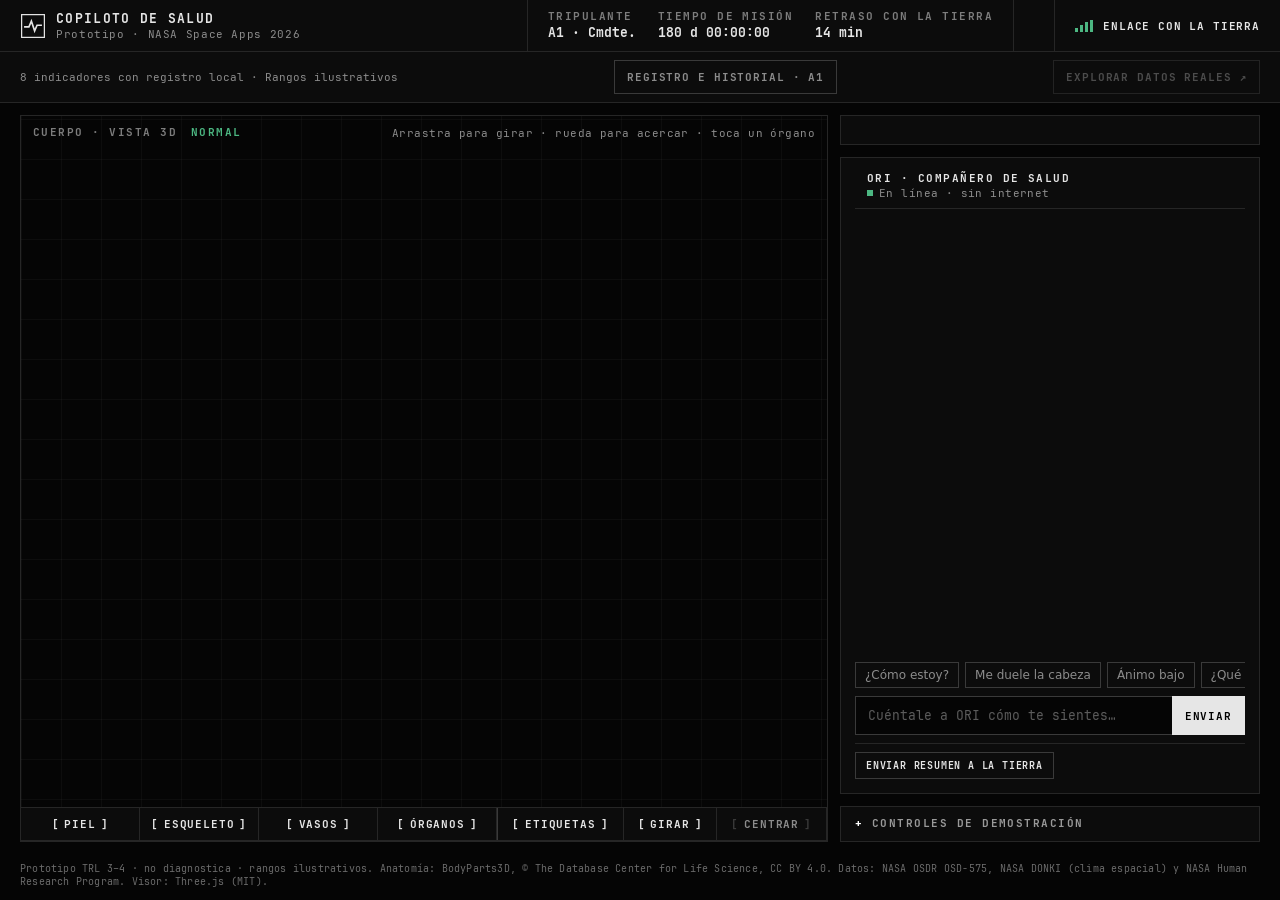
==== commit b104693e: "feat: connect all eight health indicators to local records and ORI" ====
--- a/frontend/index.html
+++ b/frontend/index.html
@@ -38,7 +38,7 @@
 </header>
 
 <nav class="nasa-acceso" aria-label="Evidencia científica">
-  <span id="estadoOrigen"><strong>Pulso local</strong> · Otros indicadores: demo · Rangos ilustrativos</span>
+  <span id="estadoOrigen">8 indicadores con registro local · Rangos ilustrativos</span>
   <button type="button" class="btn" id="abrirRegistro">Registro e historial · A1</button>
   <button type="button" class="btn" data-nasa-open disabled>Explorar datos reales ↗</button>
 </nav>
@@ -55,7 +55,7 @@
   <header class="nasa-cabecera"><div><p class="rotulo">Tripulante A1 / archivo local</p><h2 id="registroTitulo">Registro e historial</h2></div>
     <form method="dialog"><button class="btn" aria-label="Cerrar registro e historial">Cerrar ×</button></form></header>
   <div class="registro-contenido">
-    <p class="registro-aviso">Mediciones guardadas en esta máquina. El pulso se conecta al panel, corazón y ORI con rangos ilustrativos; los demás indicadores del panel siguen en demostración.</p>
+    <p class="registro-aviso">Ocho indicadores guardados en esta máquina y conectados al panel, cuerpo y ORI. Rangos ilustrativos, no diagnóstico. Visión y huesos aún no tienen registro integrado.</p>
     <form id="registroForm" class="registro-form">
       <label>Indicador<select id="registroIndicador" name="indicador"><option value="pulso">Pulso</option><option value="presion_arterial">Presión arterial</option><option value="oxigeno">Oxígeno</option><option value="glucosa">Glucosa</option><option value="temperatura">Temperatura</option><option value="sueno">Sueño diario</option><option value="animo">Ánimo</option><option value="estres">Estrés</option></select></label>
       <label>Fecha y hora de la medición<input id="registroFecha" name="fecha" type="datetime-local" required><small>Hora local de tu dispositivo.</small></label>
--- a/frontend/css/registro.css
+++ b/frontend/css/registro.css
@@ -12,4 +12,5 @@
 .registro-filtros label { flex: 1; min-width: 170px; }
 .registro-historial .nasa-tabla td:last-child { white-space: normal; overflow-wrap: anywhere; min-width: 160px; font-family: var(--fuente); }
 .registro-historial .botones { align-items: center; font-size: 12px; }
+@media(min-width:1101px) { .signos { grid-template-columns: repeat(3,minmax(0,1fr)); } .lienzo { min-height:220px; } }
 @media(max-width:600px) { .registro-contenido { padding: 18px; } .registro-form { grid-template-columns: 1fr; } }
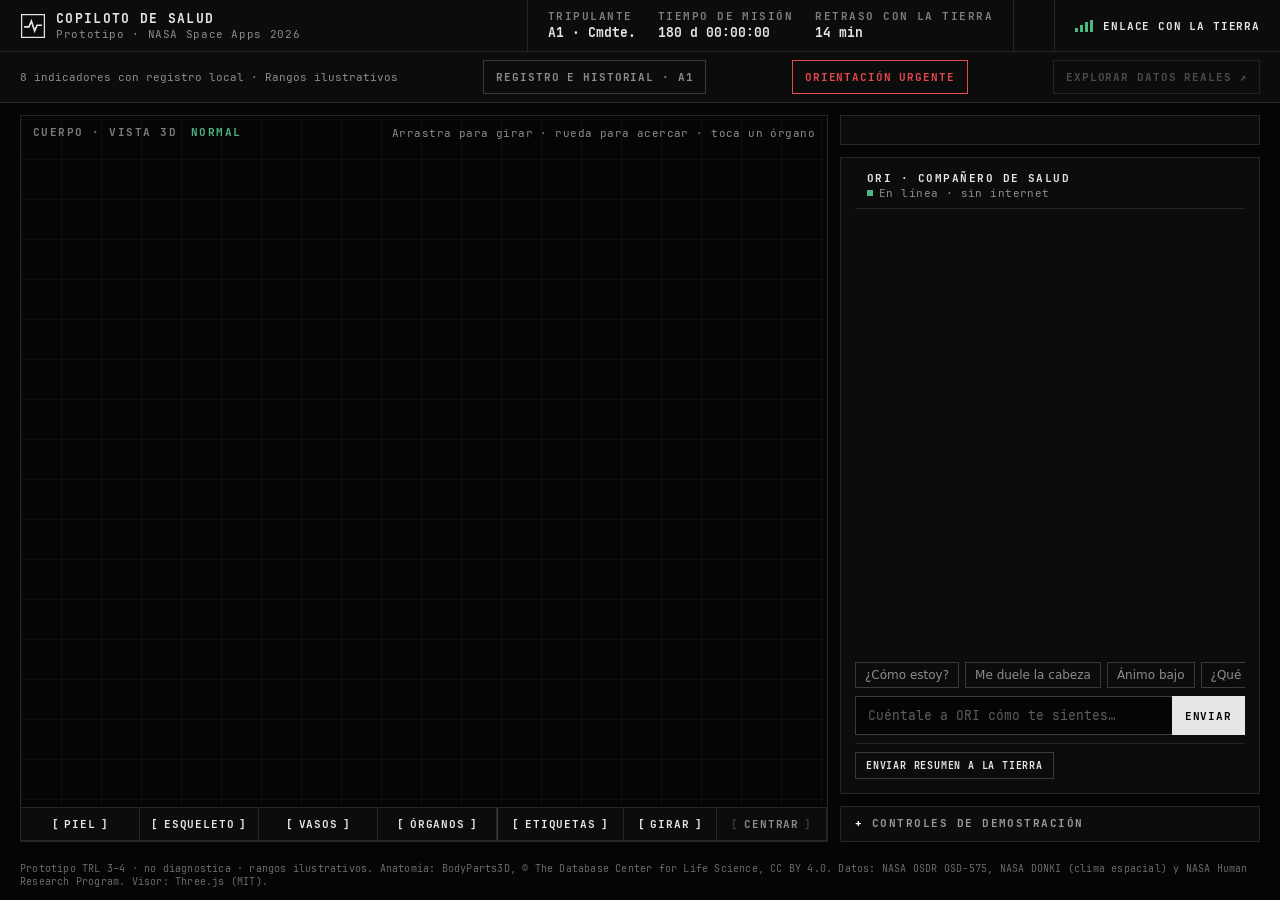
==== commit 2911504c: "feat: add local measurement guidance and urgent access without AI" ====
--- a/frontend/index.html
+++ b/frontend/index.html
@@ -11,6 +11,8 @@
 <link rel="stylesheet" href="css/nasa.css">
 <link rel="stylesheet" href="css/registro.css">
 <script type="module" src="js/registro.js"></script>
+<script type="module" src="js/orientacion.js"></script>
+<link rel="stylesheet" href="css/orientacion.css">
 <script type="importmap">
 { "imports": { "three": "./lib/three/three.module.js", "three/addons/": "./lib/three/addons/" } }
 </script>
@@ -40,6 +42,7 @@
 <nav class="nasa-acceso" aria-label="Evidencia científica">
   <span id="estadoOrigen">8 indicadores con registro local · Rangos ilustrativos</span>
   <button type="button" class="btn" id="abrirRegistro">Registro e historial · A1</button>
+  <button type="button" class="btn btn-peligro" id="abrirUrgente">Orientación urgente</button>
   <button type="button" class="btn" data-nasa-open disabled>Explorar datos reales ↗</button>
 </nav>
 
@@ -58,13 +61,14 @@
     <p class="registro-aviso">Ocho indicadores guardados en esta máquina y conectados al panel, cuerpo y ORI. Rangos ilustrativos, no diagnóstico. Visión y huesos aún no tienen registro integrado.</p>
     <form id="registroForm" class="registro-form">
       <label>Indicador<select id="registroIndicador" name="indicador"><option value="pulso">Pulso</option><option value="presion_arterial">Presión arterial</option><option value="oxigeno">Oxígeno</option><option value="glucosa">Glucosa</option><option value="temperatura">Temperatura</option><option value="sueno">Sueño diario</option><option value="animo">Ánimo</option><option value="estres">Estrés</option></select></label>
+      <button type="button" class="btn" id="registroComoMedir" data-orientacion="pulso">Cómo tomar esta medida</button>
       <label>Fecha y hora de la medición<input id="registroFecha" name="fecha" type="datetime-local" required><small>Hora local de tu dispositivo.</small></label>
       <label><span id="registroValorEtiqueta">Valor (lpm)</span><input id="registroValor" name="valor" type="number" step="any" required inputmode="decimal"></label>
       <label id="registroDiastolicaGrupo" hidden>Diastólica (mmHg)<input id="registroDiastolica" name="diastolica" type="number" step="any" inputmode="decimal"></label>
       <label>Contexto<select name="contexto"><option value="sin_especificar">Sin especificar</option><option value="reposo">En reposo</option><option value="despues_ejercicio">Después de ejercicio</option><option value="ayunas">En ayunas</option><option value="despues_comida">Después de comer</option><option value="otro">Otro</option></select></label>
       <label class="registro-nota">Notas opcionales<textarea name="nota" maxlength="1000" rows="2" placeholder="Equipo utilizado, síntomas o detalles de la medición"></textarea></label>
       <p class="registro-nota" id="registroEscala" hidden>Escala de demostración, no validada clínicamente: ánimo 1 = muy bajo, 5 = muy bueno; estrés 1 = muy bajo, 5 = muy alto.</p>
-      <div class="registro-nota"><button type="submit" class="btn btn-primario" id="registroGuardar">Guardar medición</button></div>
+      <div class="registro-nota botones"><button type="submit" class="btn btn-primario" id="registroGuardar">Guardar medición</button><button type="button" class="btn" id="registroOrientacion" hidden>Ver orientación del indicador</button></div>
     </form>
     <p id="registroMensaje" role="status" aria-live="polite"></p>
     <section aria-labelledby="historialTitulo" class="registro-historial"><h3 id="historialTitulo">Mediciones guardadas</h3>
@@ -72,6 +76,21 @@
       <p id="historialEstado" role="status"></p><div class="nasa-tabla" id="historialTabla"></div>
       <div class="botones"><button type="button" class="btn" id="historialAnterior">Anterior</button><span id="historialPagina"></span><button type="button" class="btn" id="historialSiguiente">Siguiente</button></div>
     </section>
+  </div>
+</dialog>
+
+<dialog id="orientacionDialogo" class="nasa-dialogo" aria-labelledby="orientacionTitulo">
+  <header class="nasa-cabecera"><div><p class="rotulo">Biblioteca local / sin esperar a la IA</p><h2 id="orientacionTitulo">Medir, comprender y actuar</h2></div>
+    <form method="dialog"><button class="btn" aria-label="Cerrar orientación">Cerrar ×</button></form></header>
+  <div class="orientacion-contenido">
+    <aside id="orientacionUrgente" class="orientacion-urgente" hidden>
+      <h3>Si hay dolor de pecho, falta de aire, confusión o desmayo</h3>
+      <p>Avisa de inmediato a la tripulación y sigue el protocolo de emergencia de a bordo. No esperes una respuesta del chat ni el enlace con la Tierra.</p>
+      <p>Estas fichas ilustrativas no sustituyen ese protocolo. No indican maniobras de reanimación, medicamentos ni dosis.</p>
+    </aside>
+    <label>Indicador o tema<select id="orientacionSelector"><option value="pulso">Pulso / corazón</option><option value="presion_arterial">Presión arterial</option><option value="oxigeno">Oxígeno / respiración</option><option value="glucosa">Glucosa</option><option value="temperatura">Temperatura</option><option value="sueno">Sueño</option><option value="animo">Ánimo</option><option value="estres">Estrés</option></select></label>
+    <p class="orientacion-revision">Contenido ilustrativo del equipo · Requiere revisión clínica · Los síntomas importan aunque un valor aparezca en rango.</p>
+    <div id="orientacionContenido" aria-live="polite"></div>
   </div>
 </dialog>
 
--- a/frontend/css/orientacion.css
+++ b/frontend/css/orientacion.css
@@ -0,0 +1,21 @@
+.orientacion-contenido { padding:24px 28px; }
+.orientacion-urgente { border:1px solid var(--rojo); border-left:4px solid var(--rojo); padding:16px; margin-bottom:20px; background:#211315; display:grid; gap:10px; }
+.orientacion-urgente h3 { font-size:18px; }
+.orientacion-urgente p { font-size:13px; }
+.orientacion-revision { color:var(--amarillo); font-size:12px; margin:14px 0; }
+.orientacion-grid { display:grid; grid-template-columns:1fr 1fr; gap:16px; margin-top:16px; }
+.orientacion-paso { padding:18px; border:1px solid var(--linea-2); background:var(--panel-2); }
+.orientacion-paso h3 { font-size:16px; margin:8px 0 12px; }
+.orientacion-paso p, .orientacion-paso li { font-size:13px; line-height:1.65; color:#c6c6c6; }
+.orientacion-paso ol { padding-left:20px; margin:10px 0 0; }
+.orientacion-paso li + li { margin-top:7px; }
+.orientacion-paso details { margin-top:12px; }
+.orientacion-paso summary { cursor:pointer; font-size:13px; }
+.orientacion-dato { border-left:3px solid var(--amarillo); }
+.orientacion-fuente { border-top:1px solid var(--linea); margin-top:20px; padding-top:16px; display:grid; gap:8px; font-size:12px; color:#b8b8b8; overflow-wrap:anywhere; }
+.orientacion-fuente a { color:var(--texto); text-underline-offset:3px; }
+.orientacion-estado { display:flex; flex-wrap:wrap; align-items:center; justify-content:space-between; gap:10px; border:1px solid var(--linea-2); padding:14px; }
+.orientacion-estado strong { font:700 20px var(--mono); }
+.orientacion-estado span { color:#b8b8b8; font-size:12px; }
+.orientacion-enlace { margin:6px 0; font-size:11px; }
+@media(max-width:650px) { .orientacion-grid { grid-template-columns:1fr; } .orientacion-contenido { padding:18px; } }
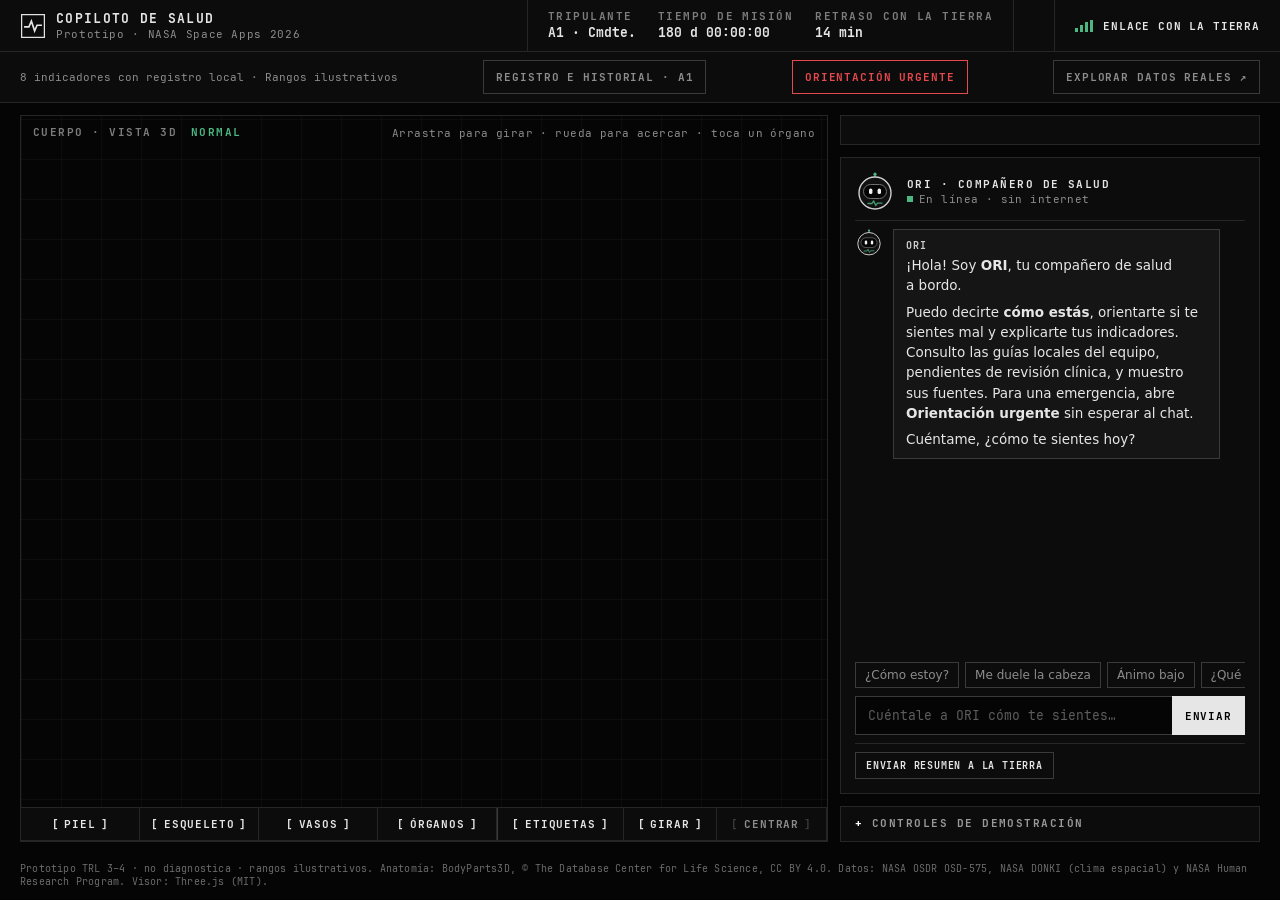
==== commit 72dd5361: "feat: add sourced emergency flow and guided health measurements" ====
--- a/frontend/index.html
+++ b/frontend/index.html
@@ -84,12 +84,11 @@
     <form method="dialog"><button class="btn" aria-label="Cerrar orientación">Cerrar ×</button></form></header>
   <div class="orientacion-contenido">
     <aside id="orientacionUrgente" class="orientacion-urgente" hidden>
-      <h3>Si hay dolor de pecho, falta de aire, confusión o desmayo</h3>
-      <p>Avisa de inmediato a la tripulación y sigue el protocolo de emergencia de a bordo. No esperes una respuesta del chat ni el enlace con la Tierra.</p>
-      <p>Estas fichas ilustrativas no sustituyen ese protocolo. No indican maniobras de reanimación, medicamentos ni dosis.</p>
+      <h3>Pide ayuda a la tripulación ahora</h3>
+      <p>Activa el protocolo de la misión. No esperes al chat ni a la Tierra. Recorrido educativo para adultos; revisión médica pendiente.</p>
     </aside>
     <label>Indicador o tema<select id="orientacionSelector"><option value="pulso">Pulso / corazón</option><option value="presion_arterial">Presión arterial</option><option value="oxigeno">Oxígeno / respiración</option><option value="glucosa">Glucosa</option><option value="temperatura">Temperatura</option><option value="sueno">Sueño</option><option value="animo">Ánimo</option><option value="estres">Estrés</option></select></label>
-    <p class="orientacion-revision">Contenido ilustrativo del equipo · Requiere revisión clínica · Los síntomas importan aunque un valor aparezca en rango.</p>
+    <p id="orientacionRevision" class="orientacion-revision">Contenido ilustrativo del equipo · Requiere revisión clínica · Los síntomas importan aunque un valor aparezca en rango.</p>
     <div id="orientacionContenido" aria-live="polite"></div>
   </div>
 </dialog>
--- a/frontend/css/registro.css
+++ b/frontend/css/registro.css
@@ -12,5 +12,15 @@
 .registro-filtros label { flex: 1; min-width: 170px; }
 .registro-historial .nasa-tabla td:last-child { white-space: normal; overflow-wrap: anywhere; min-width: 160px; font-family: var(--fuente); }
 .registro-historial .botones { align-items: center; font-size: 12px; }
+.evolucion-tarjeta { border:1px solid var(--linea-2); padding:16px; display:grid; gap:10px; margin:14px 0; background:var(--panel-2); }
+.evolucion-tarjeta h3 { font-size:16px; }
+.evolucion-tarjeta p,.evolucion-tarjeta summary,.evolucion-avisos { font-size:12px; line-height:1.6; }
+.evolucion-tarjeta summary { cursor:pointer; }
+.evolucion-conteo { color:var(--suave); }
+.evolucion-comparacion { display:grid; grid-template-columns:repeat(3,minmax(0,1fr)); gap:10px; margin:0; }
+.evolucion-comparacion dt { font-size:10px; color:#b8b8b8; }
+.evolucion-comparacion dd { font:700 17px var(--mono); margin:6px 0; overflow-wrap:anywhere; }
+.evolucion-avisos { border-left:2px solid var(--amarillo); padding-left:20px; margin:0; color:#d9c7a7; }
+@media(max-width:600px) { .evolucion-comparacion { grid-template-columns:1fr; } }
 @media(min-width:1101px) { .signos { grid-template-columns: repeat(3,minmax(0,1fr)); } .lienzo { min-height:220px; } }
 @media(max-width:600px) { .registro-contenido { padding: 18px; } .registro-form { grid-template-columns: 1fr; } }
--- a/frontend/css/orientacion.css
+++ b/frontend/css/orientacion.css
@@ -18,4 +18,19 @@
 .orientacion-estado strong { font:700 20px var(--mono); }
 .orientacion-estado span { color:#b8b8b8; font-size:12px; }
 .orientacion-enlace { margin:6px 0; font-size:11px; }
+.emergencia-recorrido { border:1px solid var(--rojo); padding:20px; }
+.emergencia-recorrido h3 { font-size:24px; line-height:1.3; margin:12px 0; }
+.emergencia-recorrido p, .emergencia-recorrido li { font-size:15px; line-height:1.6; margin:12px 0; }
+.emergencia-recorrido ol { padding-left:24px; }
+.emergencia-opciones { display:grid; gap:12px; margin:20px 0; }
+.emergencia-opciones .btn { min-height:52px; padding:14px; white-space:normal; text-align:left; font-size:15px; }
+.emergencia-navegacion { display:flex; flex-wrap:wrap; gap:12px; margin:16px 0; }
+.emergencia-recorrido a { color:var(--texto); text-decoration:underline; }
+.emergencia-recorrido summary, .orientacion-auditoria summary { cursor:pointer; padding:12px 0; }
+.orientacion-auditoria { margin:12px 0; }
+.orientacion-tabla { overflow-x:auto; }
+.orientacion-tabla table { width:100%; border-collapse:collapse; font-size:12px; }
+.orientacion-tabla th, .orientacion-tabla td { border:1px solid var(--linea-2); padding:8px; text-align:left; }
+.orientacion-tabla caption { text-align:left; padding:10px 0; }
+#orientacionDialogo [hidden] { display:none !important; }
 @media(max-width:650px) { .orientacion-grid { grid-template-columns:1fr; } .orientacion-contenido { padding:18px; } }
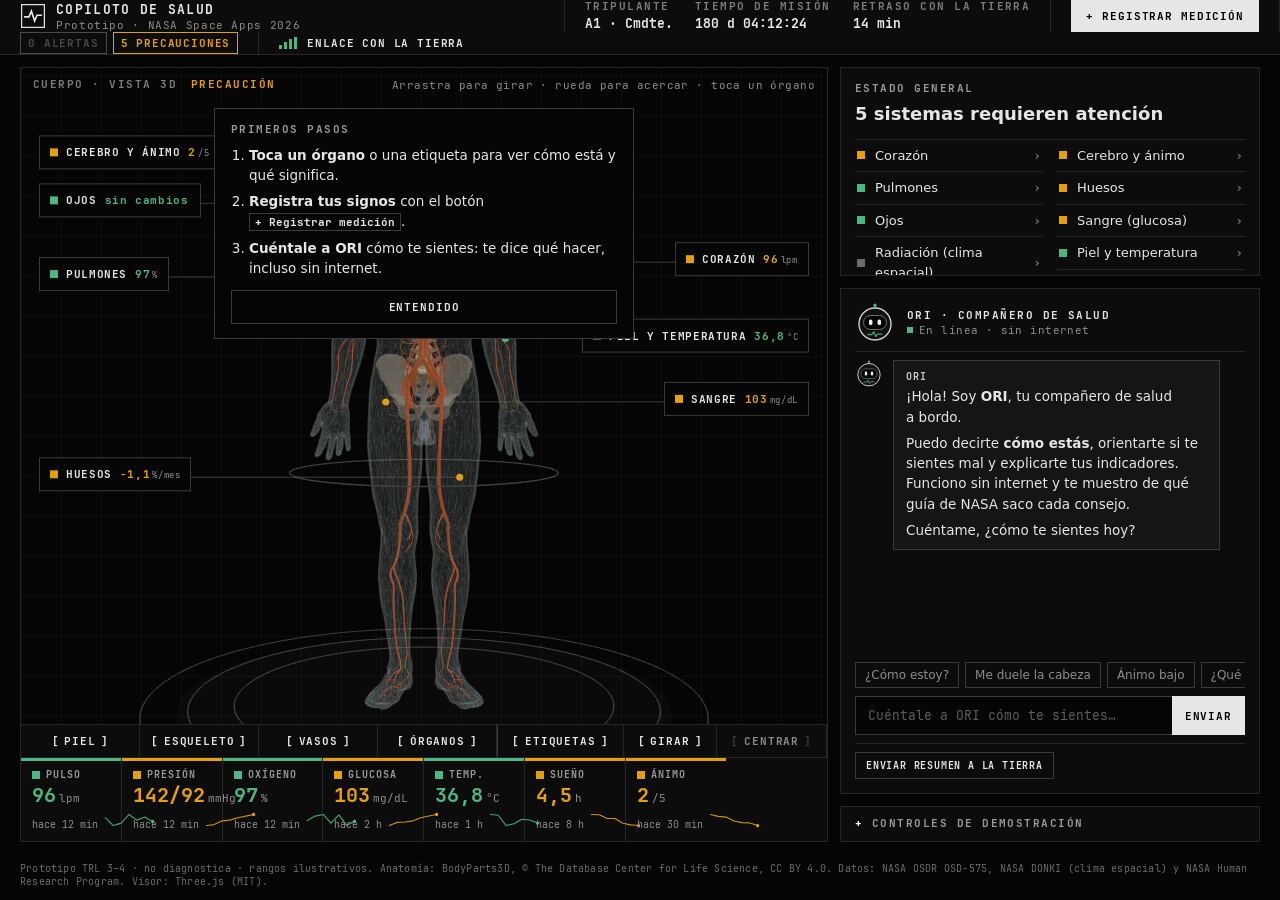
==== commit 2b0c5c3c: "Base de datos de a bordo, registro de mediciones y ORI con memoria - SQLite (data/mision.db, se crea" ====
--- a/frontend/index.html
+++ b/frontend/index.html
@@ -8,11 +8,6 @@
 <title>Copiloto de salud · Prototipo</title>
 <link rel="preload" href="fuentes/JetBrainsMono-Regular.woff2" as="font" type="font/woff2" crossorigin>
 <link rel="stylesheet" href="css/app.css">
-<link rel="stylesheet" href="css/nasa.css">
-<link rel="stylesheet" href="css/registro.css">
-<script type="module" src="js/registro.js"></script>
-<script type="module" src="js/orientacion.js"></script>
-<link rel="stylesheet" href="css/orientacion.css">
 <script type="importmap">
 { "imports": { "three": "./lib/three/three.module.js", "three/addons/": "./lib/three/addons/" } }
 </script>
@@ -33,71 +28,27 @@
     <div><dt>Tiempo de misión</dt><dd id="met">180 d 00:00:00</dd></div>
     <div><dt>Retraso con la Tierra</dt><dd>14 min</dd></div>
   </dl>
+  <div class="accion-principal"><button id="btnRegistrar" type="button" class="btn btn-primario">+ Registrar medición</button></div>
   <p id="cw" class="cw" aria-live="polite" aria-label="Resumen de precauciones y alertas"></p>
   <button id="btnSenal" class="senal" type="button" aria-pressed="true">
     <span class="punto" aria-hidden="true"><i></i><i></i><i></i><i></i></span><span id="txtSenal">Enlace con la Tierra</span>
   </button>
 </header>
 
-<nav class="nasa-acceso" aria-label="Evidencia científica">
-  <span id="estadoOrigen">8 indicadores con registro local · Rangos ilustrativos</span>
-  <button type="button" class="btn" id="abrirRegistro">Registro e historial · A1</button>
-  <button type="button" class="btn btn-peligro" id="abrirUrgente">Orientación urgente</button>
-  <button type="button" class="btn" data-nasa-open disabled>Explorar datos reales ↗</button>
-</nav>
-
-<dialog id="nasaExplorador" class="nasa-dialogo" aria-labelledby="nasaTitulo">
-  <header class="nasa-cabecera">
-    <div><p class="rotulo">Archivo científico / NASA OSDR</p><h2 id="nasaTitulo">La salud, antes y después del vuelo</h2></div>
-    <form method="dialog"><button class="btn" aria-label="Cerrar explorador de datos NASA">Cerrar ×</button></form>
-  </header>
-  <div id="nasaContenido"></div>
-</dialog>
-
-<dialog id="registroDialogo" class="nasa-dialogo" aria-labelledby="registroTitulo">
-  <header class="nasa-cabecera"><div><p class="rotulo">Tripulante A1 / archivo local</p><h2 id="registroTitulo">Registro e historial</h2></div>
-    <form method="dialog"><button class="btn" aria-label="Cerrar registro e historial">Cerrar ×</button></form></header>
-  <div class="registro-contenido">
-    <p class="registro-aviso">Ocho indicadores guardados en esta máquina y conectados al panel, cuerpo y ORI. Rangos ilustrativos, no diagnóstico. Visión y huesos aún no tienen registro integrado.</p>
-    <form id="registroForm" class="registro-form">
-      <label>Indicador<select id="registroIndicador" name="indicador"><option value="pulso">Pulso</option><option value="presion_arterial">Presión arterial</option><option value="oxigeno">Oxígeno</option><option value="glucosa">Glucosa</option><option value="temperatura">Temperatura</option><option value="sueno">Sueño diario</option><option value="animo">Ánimo</option><option value="estres">Estrés</option></select></label>
-      <button type="button" class="btn" id="registroComoMedir" data-orientacion="pulso">Cómo tomar esta medida</button>
-      <label>Fecha y hora de la medición<input id="registroFecha" name="fecha" type="datetime-local" required><small>Hora local de tu dispositivo.</small></label>
-      <label><span id="registroValorEtiqueta">Valor (lpm)</span><input id="registroValor" name="valor" type="number" step="any" required inputmode="decimal"></label>
-      <label id="registroDiastolicaGrupo" hidden>Diastólica (mmHg)<input id="registroDiastolica" name="diastolica" type="number" step="any" inputmode="decimal"></label>
-      <label>Contexto<select name="contexto"><option value="sin_especificar">Sin especificar</option><option value="reposo">En reposo</option><option value="despues_ejercicio">Después de ejercicio</option><option value="ayunas">En ayunas</option><option value="despues_comida">Después de comer</option><option value="otro">Otro</option></select></label>
-      <label class="registro-nota">Notas opcionales<textarea name="nota" maxlength="1000" rows="2" placeholder="Equipo utilizado, síntomas o detalles de la medición"></textarea></label>
-      <p class="registro-nota" id="registroEscala" hidden>Escala de demostración, no validada clínicamente: ánimo 1 = muy bajo, 5 = muy bueno; estrés 1 = muy bajo, 5 = muy alto.</p>
-      <div class="registro-nota botones"><button type="submit" class="btn btn-primario" id="registroGuardar">Guardar medición</button><button type="button" class="btn" id="registroOrientacion" hidden>Ver orientación del indicador</button></div>
-    </form>
-    <p id="registroMensaje" role="status" aria-live="polite"></p>
-    <section aria-labelledby="historialTitulo" class="registro-historial"><h3 id="historialTitulo">Mediciones guardadas</h3>
-      <div class="registro-filtros"><label>Filtrar historial<select id="historialFiltro"><option value="">Todos los indicadores</option></select></label><button type="button" class="btn" id="historialRecargar">Actualizar historial</button></div>
-      <p id="historialEstado" role="status"></p><div class="nasa-tabla" id="historialTabla"></div>
-      <div class="botones"><button type="button" class="btn" id="historialAnterior">Anterior</button><span id="historialPagina"></span><button type="button" class="btn" id="historialSiguiente">Siguiente</button></div>
-    </section>
-  </div>
-</dialog>
-
-<dialog id="orientacionDialogo" class="nasa-dialogo" aria-labelledby="orientacionTitulo">
-  <header class="nasa-cabecera"><div><p class="rotulo">Biblioteca local / sin esperar a la IA</p><h2 id="orientacionTitulo">Medir, comprender y actuar</h2></div>
-    <form method="dialog"><button class="btn" aria-label="Cerrar orientación">Cerrar ×</button></form></header>
-  <div class="orientacion-contenido">
-    <aside id="orientacionUrgente" class="orientacion-urgente" hidden>
-      <h3>Pide ayuda a la tripulación ahora</h3>
-      <p>Activa el protocolo de la misión. No esperes al chat ni a la Tierra. Recorrido educativo para adultos; revisión médica pendiente.</p>
-    </aside>
-    <label>Indicador o tema<select id="orientacionSelector"><option value="pulso">Pulso / corazón</option><option value="presion_arterial">Presión arterial</option><option value="oxigeno">Oxígeno / respiración</option><option value="glucosa">Glucosa</option><option value="temperatura">Temperatura</option><option value="sueno">Sueño</option><option value="animo">Ánimo</option><option value="estres">Estrés</option></select></label>
-    <p id="orientacionRevision" class="orientacion-revision">Contenido ilustrativo del equipo · Requiere revisión clínica · Los síntomas importan aunque un valor aparezca en rango.</p>
-    <div id="orientacionContenido" aria-live="polite"></div>
-  </div>
-</dialog>
-
 <main class="app">
   <section class="visor" aria-labelledby="t-visor">
     <h1 id="t-visor" class="sr-only">Estado de salud del astronauta</h1>
     <div id="lienzo" class="lienzo" data-entrar style="--i:1">
       <p class="hud-rotulo" aria-hidden="true"><span>Cuerpo · vista 3D</span><span id="rotuloEstado">Normal</span></p>
+      <div id="guia" class="guia" hidden>
+        <p class="rotulo">Primeros pasos</p>
+        <ol>
+          <li><b>Toca un órgano</b> o una etiqueta para ver cómo está y qué significa.</li>
+          <li><b>Registra tus signos</b> con el botón <span class="tecla">+ Registrar medición</span>.</li>
+          <li><b>Cuéntale a ORI</b> cómo te sientes: te dice qué hacer, incluso sin internet.</li>
+        </ol>
+        <button id="guiaCerrar" type="button" class="btn">Entendido</button>
+      </div>
       <p id="sinWebgl" class="sin-webgl" hidden>Este equipo no tiene WebGL. Usa la lista de órganos del panel o abre la página en Chrome o Chromium.</p>
       <div class="herramientas" role="toolbar" aria-label="Vista del cuerpo">
         <div class="grupo-capas" role="group" aria-label="Capas">
@@ -159,6 +110,23 @@
   </div>
 </main>
 
+<dialog id="dlgRegistro" class="dialogo" aria-labelledby="t-registro">
+  <form id="formRegistro" method="dialog">
+    <p class="rotulo">Base de datos de a bordo</p>
+    <h2 id="t-registro">Registrar medición</h2>
+    <label for="regIndicador" class="campo">Qué mediste</label>
+    <select id="regIndicador" name="indicador"></select>
+    <label for="regValor" class="campo">Valor</label>
+    <input id="regValor" name="valor" type="text" autocomplete="off" required>
+    <p id="regAyuda" class="ayuda-campo"></p>
+    <p id="regResultado" class="error-campo" aria-live="polite"></p>
+    <div class="botones">
+      <button id="regCancelar" type="button" class="btn">Cancelar</button>
+      <button id="regGuardar" type="submit" class="btn btn-primario">Guardar</button>
+    </div>
+  </form>
+</dialog>
+
 <footer class="pie">
   Prototipo TRL 3–4 · no diagnostica · rangos ilustrativos. Anatomía: BodyParts3D, © The Database Center for Life Science, CC BY 4.0. Datos: NASA OSDR OSD-575, NASA DONKI (clima espacial) y NASA Human Research Program. Visor: Three.js (MIT).
 </footer>
--- a/frontend/css/app.css
+++ b/frontend/css/app.css
@@ -356,3 +356,27 @@
 /* Tira de instrumentos con clima espacial (8 celdas) */
 @media (min-width: 1101px) { .signos { grid-template-columns: repeat(8, minmax(0, 1fr)); } }
 .signos li:last-child .signo .valor { white-space: nowrap; overflow: hidden; text-overflow: ellipsis; }
+
+/* ---------- Registrar medición (base de datos) ---------- */
+.accion-principal { border-right: 1px solid var(--linea); }
+.accion-principal .btn { padding: 8px 14px; font-size: 11px; }
+.dialogo { width: min(440px, calc(100vw - 32px)); padding: 0; border: 1px solid var(--linea-2); background: var(--panel); color: var(--texto); }
+.dialogo::backdrop { background: rgba(0, 0, 0, .7); }
+.dialogo form { padding: 18px; display: grid; gap: 6px; }
+.dialogo h2 { font-size: 18px; margin-bottom: 8px; }
+.campo { font: 700 10.5px var(--mono); letter-spacing: .1em; text-transform: uppercase; color: var(--suave); margin-top: 6px; }
+.dialogo select, .dialogo input { width: 100%; padding: 10px 12px; background: var(--negro); color: var(--texto); border: 1px solid var(--linea-2); font: 14px var(--mono); }
+.dialogo select:focus-visible, .dialogo input:focus-visible { outline: none; border-color: #fff; }
+.ayuda-campo { font-size: 12.5px; color: var(--suave); line-height: 1.45; }
+.ayuda-campo .rango { font: 11px var(--mono); color: var(--verde); }
+.error-campo { font-size: 12.5px; color: var(--amarillo); min-height: 1em; }
+.dialogo .botones { justify-content: flex-end; margin-top: 8px; }
+.dialogo .botones .btn { flex: 0 0 auto; }
+
+/* ---------- Guía de primeros pasos ---------- */
+.guia { position: absolute; top: 40px; left: 50%; transform: translateX(-50%); z-index: 5; width: min(420px, calc(100% - 32px));
+  padding: 14px 16px; background: var(--negro); border: 1px solid var(--linea-2); }
+.guia ol { margin: 8px 0 12px; padding-left: 18px; display: grid; gap: 6px; font-size: 13.5px; }
+.guia .tecla { font: 700 10.5px var(--mono); border: 1px solid var(--linea-2); padding: 1px 5px; white-space: nowrap; }
+.guia .btn { width: 100%; }
+@media (max-width: 860px) { .accion-principal .btn { padding: 7px 10px; } }
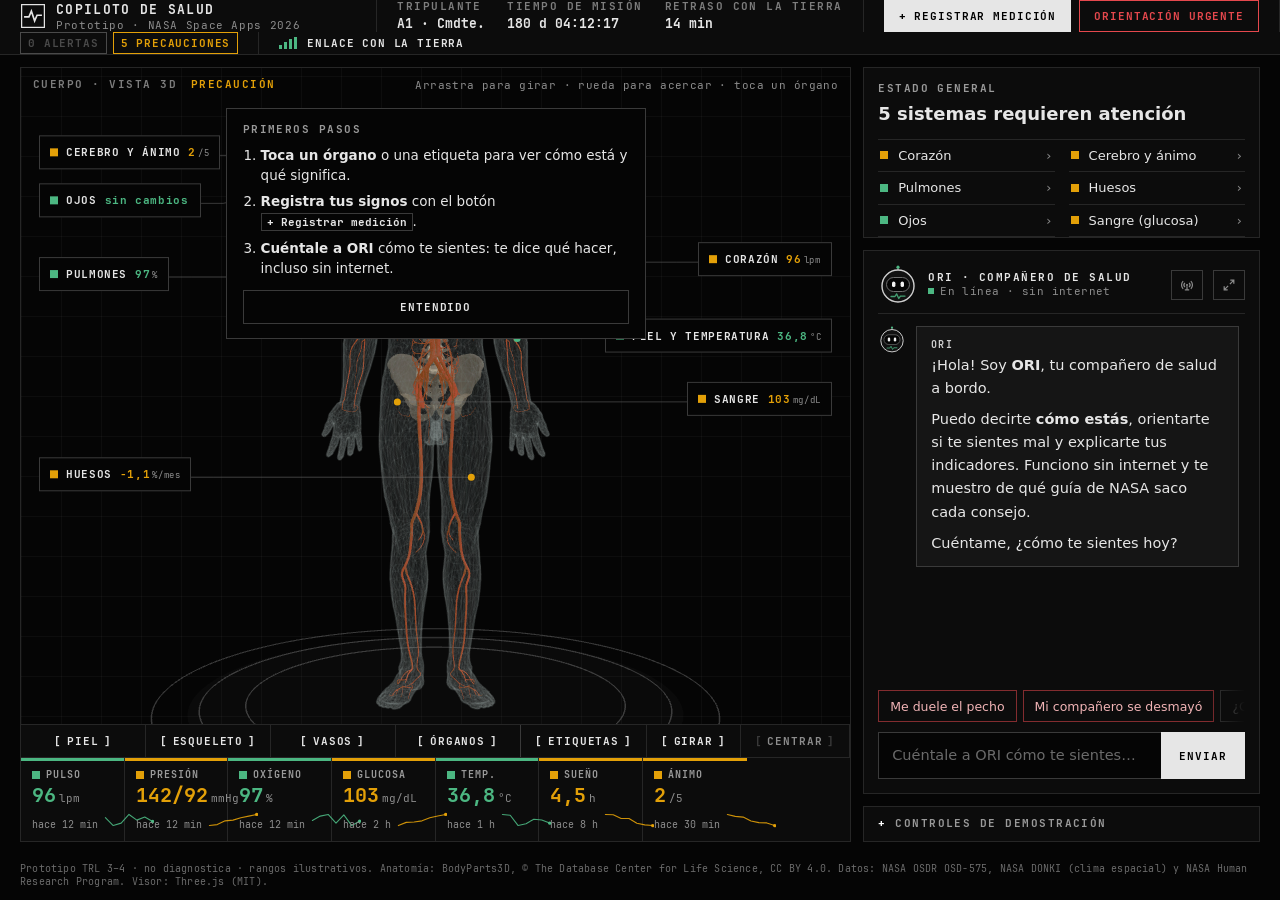
==== commit cf40ce76: "Emergencias con ORI, chat más cómodo y orientación de Romario ORI en emergencias (caso del video del" ====
--- a/frontend/index.html
+++ b/frontend/index.html
@@ -8,6 +8,7 @@
 <title>Copiloto de salud · Prototipo</title>
 <link rel="preload" href="fuentes/JetBrainsMono-Regular.woff2" as="font" type="font/woff2" crossorigin>
 <link rel="stylesheet" href="css/app.css">
+<link rel="stylesheet" href="css/orientacion.css">
 <script type="importmap">
 { "imports": { "three": "./lib/three/three.module.js", "three/addons/": "./lib/three/addons/" } }
 </script>
@@ -28,7 +29,10 @@
     <div><dt>Tiempo de misión</dt><dd id="met">180 d 00:00:00</dd></div>
     <div><dt>Retraso con la Tierra</dt><dd>14 min</dd></div>
   </dl>
-  <div class="accion-principal"><button id="btnRegistrar" type="button" class="btn btn-primario">+ Registrar medición</button></div>
+  <div class="accion-principal">
+    <button id="btnRegistrar" type="button" class="btn btn-primario">+ Registrar medición</button>
+    <button id="abrirUrgente" type="button" class="btn btn-peligro" title="Recorrido paso a paso: funciona sin servidor, sin IA y sin la Tierra">Orientación urgente</button>
+  </div>
   <p id="cw" class="cw" aria-live="polite" aria-label="Resumen de precauciones y alertas"></p>
   <button id="btnSenal" class="senal" type="button" aria-pressed="true">
     <span class="punto" aria-hidden="true"><i></i><i></i><i></i><i></i></span><span id="txtSenal">Enlace con la Tierra</span>
@@ -78,9 +82,23 @@
           <h2 id="t-chat">ORI · compañero de salud</h2>
           <p id="oriEstado" class="ori-estado" aria-live="polite">En línea · sin internet</p>
         </div>
+        <button id="btnTierra" type="button" class="btn-icono btn-tierra" title="Enviar el resumen a los médicos de la Tierra" aria-label="Enviar el resumen a la Tierra">
+          <svg viewBox="0 0 16 16" width="14" height="14" aria-hidden="true"><path d="M8 9.5v4M5.5 13.5h5M3.6 3.6a6.2 6.2 0 0 0 0 8.8M12.4 3.6a6.2 6.2 0 0 1 0 8.8M5.6 5.6a3.4 3.4 0 0 0 0 4.8M10.4 5.6a3.4 3.4 0 0 1 0 4.8" fill="none" stroke="currentColor" stroke-width="1.4"/><circle cx="8" cy="8" r="1.2" fill="currentColor"/></svg>
+          <span>Resumen a la Tierra</span>
+        </button>
+        <button id="btnAmpliar" type="button" class="btn-icono" aria-pressed="false" aria-label="Ampliar la conversación" title="Ampliar (Esc para volver)">
+          <svg viewBox="0 0 16 16" width="14" height="14" aria-hidden="true"><path class="i-abrir" d="M9.5 2.5h4v4M13.5 2.5 9 7M6.5 13.5h-4v-4M2.5 13.5 7 9" fill="none" stroke="currentColor" stroke-width="1.4"/><path class="i-cerrar" d="M13 7H9V3M9 7l4.5-4.5M3 9h4v4M7 9l-4.5 4.5" fill="none" stroke="currentColor" stroke-width="1.4"/></svg>
+          <span class="txt-ampliar">Ampliar</span>
+        </button>
       </div>
-      <ol id="mensajes" class="mensajes" aria-live="polite"></ol>
+      <div id="estadoTierra" class="estado-tierra" aria-live="polite"></div>
+      <div class="zona-mensajes">
+        <ol id="mensajes" class="mensajes" aria-live="polite"></ol>
+        <button id="btnAbajo" type="button" class="btn-abajo" hidden>↓ Último mensaje</button>
+      </div>
       <div id="sugerencias" class="sugerencias" aria-label="Preguntas sugeridas">
+        <button type="button" class="urgente" data-pregunta="Me duele el pecho">Me duele el pecho</button>
+        <button type="button" class="urgente" data-pregunta="Mi compañero se desmayó y no responde">Mi compañero se desmayó</button>
         <button type="button" data-pregunta="¿Cómo estoy?">¿Cómo estoy?</button>
         <button type="button" data-pregunta="Me duele la cabeza y dormí 4 horas, ¿qué hago?">Me duele la cabeza</button>
         <button type="button" data-pregunta="Llevo varios días con el ánimo bajo">Ánimo bajo</button>
@@ -88,13 +106,10 @@
       </div>
       <form id="formChat" class="form-chat">
         <label for="pregunta" class="sr-only">Escribe tu pregunta</label>
-        <input id="pregunta" name="pregunta" type="text" autocomplete="off" placeholder="Cuéntale a ORI cómo te sientes…" required>
+        <textarea id="pregunta" name="pregunta" rows="1" autocomplete="off" placeholder="Cuéntale a ORI cómo te sientes…" required></textarea>
         <button id="enviar" type="submit" class="btn btn-primario">Enviar</button>
       </form>
-      <div class="tierra">
-        <button id="btnTierra" type="button" class="btn">Enviar resumen a la Tierra</button>
-        <div id="estadoTierra" class="estado-tierra" aria-live="polite"></div>
-      </div>
+      <p class="pista-teclado">Enter envía · Shift + Enter, nueva línea</p>
     </section>
 
     <details class="tarjeta demo">
@@ -110,15 +125,42 @@
   </div>
 </main>
 
+<!-- Orientación: recorrido de emergencia y "medir, comprender y actuar" (de la rama de Romario) -->
+<dialog id="orientacionDialogo" class="dialogo dialogo-amplio" aria-labelledby="orientacionTitulo">
+  <header class="dialogo-cabecera">
+    <div><p class="rotulo">Biblioteca de a bordo · sin esperar a la IA</p><h2 id="orientacionTitulo">Medir, comprender y actuar</h2></div>
+    <form method="dialog"><button class="btn" aria-label="Cerrar orientación">Cerrar ×</button></form>
+  </header>
+  <div class="orientacion-contenido">
+    <aside id="orientacionUrgente" class="orientacion-urgente" hidden>
+      <h3>Pide ayuda a la tripulación ahora</h3>
+      <p>Activa el protocolo de la misión. No esperes al chat ni a la Tierra. Recorrido educativo para adultos; revisión médica pendiente.</p>
+    </aside>
+    <label class="campo-orientacion">Indicador o tema<select id="orientacionSelector"><option value="pulso">Pulso / corazón</option><option value="presion_arterial">Presión arterial</option><option value="oxigeno">Oxígeno / respiración</option><option value="glucosa">Glucosa</option><option value="temperatura">Temperatura</option><option value="sueno">Sueño</option><option value="animo">Ánimo</option><option value="estres">Estrés</option></select></label>
+    <p id="orientacionRevision" class="orientacion-revision">Contenido ilustrativo del equipo · Requiere revisión clínica · Los síntomas importan aunque un valor aparezca en rango.</p>
+    <div id="orientacionContenido" aria-live="polite"></div>
+  </div>
+</dialog>
+
 <dialog id="dlgRegistro" class="dialogo" aria-labelledby="t-registro">
   <form id="formRegistro" method="dialog">
     <p class="rotulo">Base de datos de a bordo</p>
     <h2 id="t-registro">Registrar medición</h2>
     <label for="regIndicador" class="campo">Qué mediste</label>
     <select id="regIndicador" name="indicador"></select>
+    <button id="regComoMedir" type="button" class="btn btn-enlace" data-orientacion="pulso">¿Cómo tomo esta medida? →</button>
     <label for="regValor" class="campo">Valor</label>
     <input id="regValor" name="valor" type="text" autocomplete="off" required>
     <p id="regAyuda" class="ayuda-campo"></p>
+    <label for="regContexto" class="campo">¿En qué situación la tomaste?</label>
+    <select id="regContexto" name="contexto">
+      <option value="">Sin especificar</option>
+      <option value="reposo">En reposo</option>
+      <option value="despues_ejercicio">Después de ejercicio</option>
+      <option value="ayunas">En ayunas</option>
+      <option value="despues_comida">Después de comer</option>
+      <option value="otro">Otra situación</option>
+    </select>
     <p id="regResultado" class="error-campo" aria-live="polite"></p>
     <div class="botones">
       <button id="regCancelar" type="button" class="btn">Cancelar</button>
@@ -132,5 +174,6 @@
 </footer>
 
 <script type="module" src="js/app.js"></script>
+<script type="module" src="js/orientacion.js"></script>
 </body>
 </html>
--- a/frontend/css/app.css
+++ b/frontend/css/app.css
@@ -318,7 +318,10 @@
 .msg-ia .quien { color: #cfcfcf; }
 .cuerpo p { margin: 0 0 6px; }
 .cuerpo p:last-child { margin-bottom: 0; }
-.cuerpo ul { margin: 2px 0 8px; padding-left: 18px; }
+.cuerpo ul, .cuerpo ol { margin: 2px 0 8px; padding-left: 18px; }
+.cuerpo ol li::marker { font: 700 11px var(--mono); }
+.cuerpo .titulo-bloque { margin: 10px 0 4px; font: 700 10.5px var(--mono); letter-spacing: .1em; text-transform: uppercase; color: #e8e8e8; }
+.cuerpo .titulo-bloque:first-child { margin-top: 0; }
 .cuerpo li { margin-bottom: 3px; }
 .cuerpo li::marker { color: var(--suave); }
 .cuerpo em { color: #cfcfcf; }
@@ -380,3 +383,114 @@
 .guia .tecla { font: 700 10.5px var(--mono); border: 1px solid var(--linea-2); padding: 1px 5px; white-space: nowrap; }
 .guia .btn { width: 100%; }
 @media (max-width: 860px) { .accion-principal .btn { padding: 7px 10px; } }
+
+/* Sugerencias de emergencia: siempre a mano, en rojo de alerta */
+.sugerencias .urgente { border-color: color-mix(in srgb, var(--rojo) 55%, transparent); color: #f1b4b6; }
+.sugerencias .urgente:hover { border-color: var(--rojo); color: #fff; }
+
+/* ==========================================================================
+   Chat cómodo: la conversación manda en la columna, texto legible, modo ampliado
+   (patrón de paneles de asistente: mensajes con la mayor altura, entrada que crece,
+   ancho de lectura ~70 caracteres, botón para volver al último mensaje).
+   ========================================================================== */
+@media (min-width: 1101px) {
+  .app { grid-template-columns: minmax(0, 1fr) clamp(380px, 31vw, 520px); transition: grid-template-columns var(--m-in) var(--ease); }
+  .chat { min-height: 360px; }
+  .ficha:not(.abierta) { max-height: 22%; }
+  .ficha.abierta { max-height: 40%; }
+  .lateral:has(.ficha.abierta) .mensajes { min-height: 200px; }
+  /* Modo ampliado: el chat toma media pantalla; el cuerpo 3D sigue visible a la izquierda. */
+  body.chat-amplio .app { grid-template-columns: minmax(0, 1fr) minmax(540px, 52vw); }
+  body.chat-amplio .lateral > .ficha, body.chat-amplio .lateral > .demo { display: none; }
+}
+@media (max-width: 1100px) {
+  .chat { height: min(80vh, 760px); }
+  /* En pantallas chicas, ampliar = pantalla completa. */
+  body.chat-amplio .chat { position: fixed; inset: 0; z-index: 60; height: auto; margin: 0; border: 0; padding: 12px var(--borde-pagina) calc(12px + env(safe-area-inset-bottom)); }
+  body.chat-amplio { overflow: hidden; }
+}
+
+/* Cabecera: botón ampliar a la derecha */
+.btn-icono { margin-left: auto; display: inline-flex; align-items: center; gap: 6px; padding: 6px 9px; min-height: 30px; border: 1px solid var(--linea-2); background: transparent; color: var(--suave); cursor: pointer; font: 700 10px var(--mono); letter-spacing: .1em; text-transform: uppercase; transition: border-color var(--m-out) var(--ease), color var(--m-out) var(--ease); }
+.btn-icono:hover { border-color: var(--texto); color: var(--texto); transition-duration: var(--m-in); }
+.btn-icono:focus-visible { outline: 1px solid var(--sel); outline-offset: 2px; }
+.btn-icono .i-cerrar, .btn-icono[aria-pressed="true"] .i-abrir { display: none; }
+.btn-icono[aria-pressed="true"] .i-cerrar { display: inline; }
+
+/* Zona de mensajes */
+.zona-mensajes { position: relative; flex: 1 1 0; min-height: 0; display: flex; }
+.zona-mensajes .mensajes { flex: 1; min-height: 120px; padding: 4px 6px 12px 0; gap: 16px; scrollbar-width: thin; scrollbar-color: var(--linea-2) transparent; }
+.msg { font-size: 14.5px; line-height: 1.6; }
+.burbuja { padding: 11px 14px; }
+.msg-ia .burbuja { max-width: 100%; }
+.msg-yo .burbuja { max-width: 85%; }
+.cuerpo { max-width: 72ch; }
+.cuerpo p { margin-bottom: 8px; }
+.cuerpo li { margin-bottom: 5px; }
+.cuerpo ul, .cuerpo ol { padding-left: 20px; margin-bottom: 10px; }
+.cuerpo .titulo-bloque { font-size: 11px; margin: 14px 0 6px; }
+.msg-alerta .burbuja { border-left-width: 3px; }
+body.chat-amplio .msg { font-size: 15px; }
+body.chat-amplio .zona-mensajes .mensajes { padding-right: 10px; }
+
+.btn-abajo { position: absolute; left: 50%; bottom: 10px; transform: translateX(-50%); padding: 6px 12px; border: 1px solid var(--linea-2); background: var(--panel-2); color: var(--texto); font: 10.5px var(--mono); letter-spacing: .06em; cursor: pointer; box-shadow: 0 6px 18px #000a; }
+.btn-abajo:hover { border-color: var(--texto); }
+.btn-abajo[hidden] { display: none; }
+
+/* Sugerencias: una fila que se desliza (con borde difuminado que lo indica); en modo ampliado, varias filas */
+.sugerencias { padding-bottom: 2px; mask-image: linear-gradient(to right, #000 calc(100% - 36px), transparent); }
+.sugerencias button { padding: 7px 11px; font-size: 12.5px; min-height: 32px; }
+body.chat-amplio .sugerencias { flex-wrap: wrap; mask-image: none; }
+
+/* Entrada: crece con el texto (hasta 5 líneas) */
+.form-chat { align-items: stretch; }
+.form-chat textarea { flex: 1; min-width: 0; min-height: 46px; max-height: 132px; resize: none; padding: 12px 13px; background: var(--negro); border: 1px solid var(--linea-2); border-right: 0; color: var(--texto); font: 14.5px/1.45 var(--fuente); }
+.form-chat textarea::placeholder { color: #6a6a6a; }
+.form-chat textarea:focus-visible { outline: none; border-color: var(--sel); }
+.form-chat .btn { min-width: 84px; }
+.pista-teclado { margin: -2px 0 0; font: 10px var(--mono); color: #6a6a6a; letter-spacing: .04em; }
+@media (pointer: coarse) { .pista-teclado { display: none; } }
+@media (prefers-reduced-motion: reduce) { .app { transition: none; } }
+/* Compacto: todo lo que no es conversación ocupa lo mínimo */
+.chat-cabecera { gap: 10px; }
+.chat-cabecera .btn-icono + .btn-icono { margin-left: 0; }
+.btn-tierra { margin-left: auto; }
+.btn-tierra + #btnAmpliar { margin-left: 0; }
+.estado-tierra { flex: none; margin: -2px 0 0; }
+.estado-tierra:empty { display: none; }
+.form-chat textarea { overflow-y: hidden; }
+.pista-teclado { display: none; }
+body.chat-amplio .pista-teclado { display: block; }
+@media (min-width: 1101px) and (max-height: 860px) {
+  .ficha:not(.abierta) { max-height: 118px; }
+  .ficha.abierta { max-height: 34%; }
+  .chat-cabecera { padding-bottom: 6px; }
+}
+@media (max-width: 1240px) { .btn-tierra span, .txt-ampliar { display: none; } }
+.ori-titulo { min-width: 0; }
+.ori-titulo h2 { white-space: nowrap; overflow: hidden; text-overflow: ellipsis; }
+.btn-icono { padding: 6px 8px; }
+@media (max-width: 1599px) { body:not(.chat-amplio) .btn-tierra span, body:not(.chat-amplio) .txt-ampliar { display: none; } }
+.btn-abajo { left: auto; right: 12px; transform: none; padding: 5px 10px; opacity: .92; }
+/* Con el chat ampliado, el visor es más angosto: signos en 2 filas y sin texto de ayuda */
+@media (min-width: 1101px) {
+  body.chat-amplio .signos { grid-template-columns: repeat(4, minmax(0, 1fr)); }
+  body.chat-amplio .signos li { border-bottom: 1px solid var(--linea); }
+  body.chat-amplio .ayuda { display: none; }
+}
+body.chat-amplio .sugerencias { flex-wrap: nowrap; mask-image: linear-gradient(to right, #000 calc(100% - 36px), transparent); }
+
+/* ---------- Orientación (recorrido de emergencia y guías de medición) ---------- */
+.accion-principal { display: flex; gap: 8px; align-items: center; }
+.dialogo-amplio { width: min(940px, calc(100vw - 32px)); max-height: calc(100dvh - 32px); overflow: auto; overscroll-behavior: contain; }
+.dialogo-amplio .orientacion-contenido { padding: 18px 22px 22px; }
+.dialogo-cabecera { position: sticky; top: 0; z-index: 1; display: flex; justify-content: space-between; align-items: flex-start; gap: 12px; padding: 16px 22px; background: var(--panel); border-bottom: 1px solid var(--linea); }
+.dialogo-cabecera h2 { margin: 4px 0 0; font-size: 20px; }
+.dialogo-cabecera form { padding: 0; display: block; }
+.campo-orientacion { display: grid; gap: 6px; font: 11px var(--mono); color: var(--suave); text-transform: uppercase; letter-spacing: .08em; }
+.campo-orientacion select { padding: 10px 12px; background: var(--negro); color: var(--texto); border: 1px solid var(--linea-2); font: 14px var(--fuente); text-transform: none; letter-spacing: 0; }
+.btn-enlace { justify-self: start; padding: 4px 0; border: 0; background: none; color: var(--texto); font: 12.5px var(--fuente); text-decoration: underline; text-underline-offset: 3px; cursor: pointer; }
+.btn-enlace:hover { color: #fff; }
+.btn-recorrido { display: block; width: 100%; margin: 12px 0 4px; padding: 11px 12px; font-size: 11px; text-align: left; }
+@media (max-width: 860px) { #abrirUrgente { padding: 7px 10px; } }
+@media (max-width: 640px) { .accion-principal { flex-wrap: wrap; } }
--- a/frontend/css/orientacion.css
+++ b/frontend/css/orientacion.css
@@ -0,0 +1,36 @@
+.orientacion-contenido { padding:24px 28px; }
+.orientacion-urgente { border:1px solid var(--rojo); border-left:4px solid var(--rojo); padding:16px; margin-bottom:20px; background:#211315; display:grid; gap:10px; }
+.orientacion-urgente h3 { font-size:18px; }
+.orientacion-urgente p { font-size:13px; }
+.orientacion-revision { color:var(--amarillo); font-size:12px; margin:14px 0; }
+.orientacion-grid { display:grid; grid-template-columns:1fr 1fr; gap:16px; margin-top:16px; }
+.orientacion-paso { padding:18px; border:1px solid var(--linea-2); background:var(--panel-2); }
+.orientacion-paso h3 { font-size:16px; margin:8px 0 12px; }
+.orientacion-paso p, .orientacion-paso li { font-size:13px; line-height:1.65; color:#c6c6c6; }
+.orientacion-paso ol { padding-left:20px; margin:10px 0 0; }
+.orientacion-paso li + li { margin-top:7px; }
+.orientacion-paso details { margin-top:12px; }
+.orientacion-paso summary { cursor:pointer; font-size:13px; }
+.orientacion-dato { border-left:3px solid var(--amarillo); }
+.orientacion-fuente { border-top:1px solid var(--linea); margin-top:20px; padding-top:16px; display:grid; gap:8px; font-size:12px; color:#b8b8b8; overflow-wrap:anywhere; }
+.orientacion-fuente a { color:var(--texto); text-underline-offset:3px; }
+.orientacion-estado { display:flex; flex-wrap:wrap; align-items:center; justify-content:space-between; gap:10px; border:1px solid var(--linea-2); padding:14px; }
+.orientacion-estado strong { font:700 20px var(--mono); }
+.orientacion-estado span { color:#b8b8b8; font-size:12px; }
+.orientacion-enlace { margin:6px 0; font-size:11px; }
+.emergencia-recorrido { border:1px solid var(--rojo); padding:20px; }
+.emergencia-recorrido h3 { font-size:24px; line-height:1.3; margin:12px 0; }
+.emergencia-recorrido p, .emergencia-recorrido li { font-size:15px; line-height:1.6; margin:12px 0; }
+.emergencia-recorrido ol { padding-left:24px; }
+.emergencia-opciones { display:grid; gap:12px; margin:20px 0; }
+.emergencia-opciones .btn { min-height:52px; padding:14px; white-space:normal; text-align:left; font-size:15px; }
+.emergencia-navegacion { display:flex; flex-wrap:wrap; gap:12px; margin:16px 0; }
+.emergencia-recorrido a { color:var(--texto); text-decoration:underline; }
+.emergencia-recorrido summary, .orientacion-auditoria summary { cursor:pointer; padding:12px 0; }
+.orientacion-auditoria { margin:12px 0; }
+.orientacion-tabla { overflow-x:auto; }
+.orientacion-tabla table { width:100%; border-collapse:collapse; font-size:12px; }
+.orientacion-tabla th, .orientacion-tabla td { border:1px solid var(--linea-2); padding:8px; text-align:left; }
+.orientacion-tabla caption { text-align:left; padding:10px 0; }
+#orientacionDialogo [hidden] { display:none !important; }
+@media(max-width:650px) { .orientacion-grid { grid-template-columns:1fr; } .orientacion-contenido { padding:18px; } }
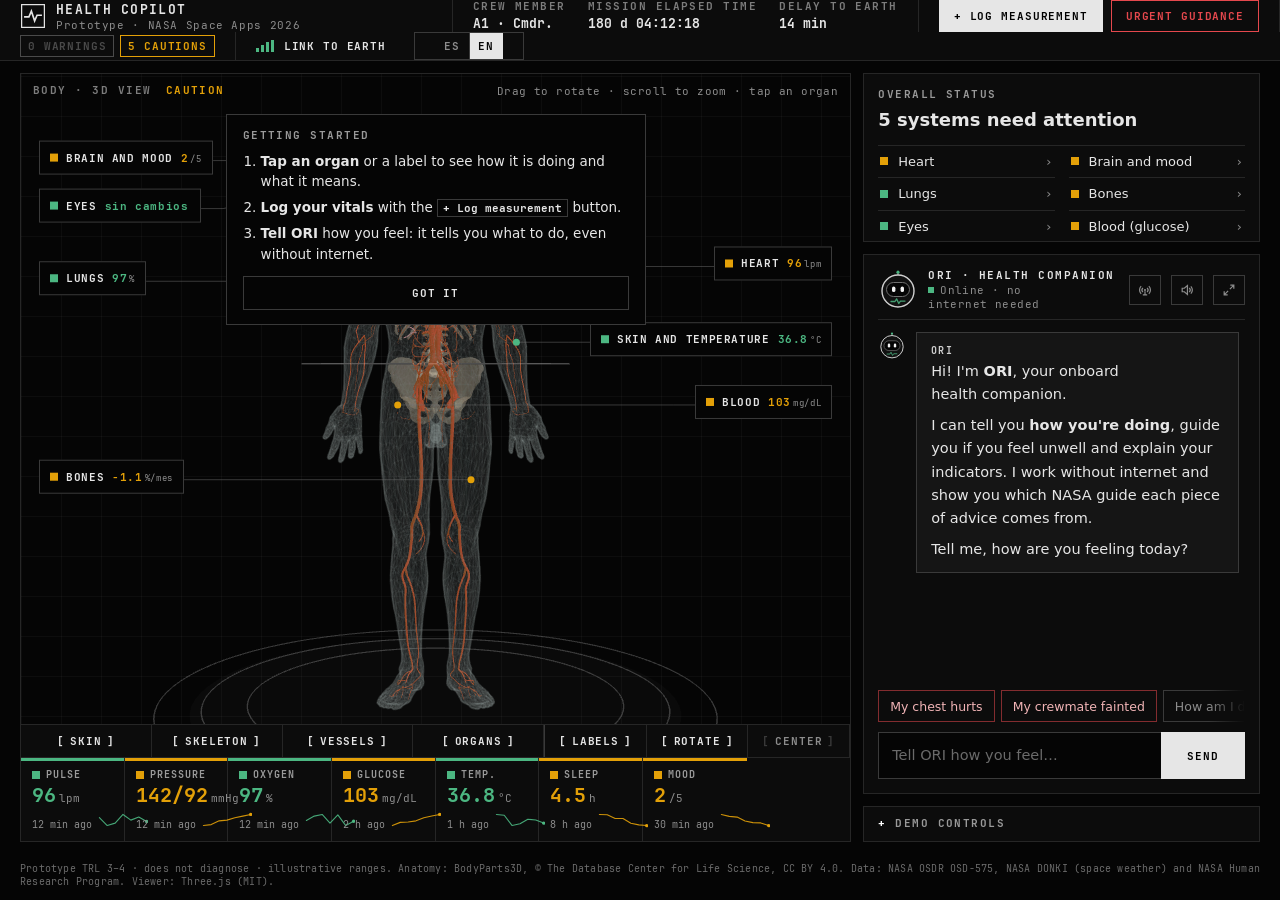
==== commit 91f1621f: "Voz sin internet para ORI: micrófono con Whisper, voz con Piper y alarmas - Hablarle a ORI: el micró" ====
--- a/frontend/index.html
+++ b/frontend/index.html
@@ -6,6 +6,7 @@
 <meta name="theme-color" content="#070b14">
 <meta name="description" content="Asistente de salud local para astronautas: monitoreo con semáforo, cuerpo 3D y asistente que funciona sin conexión con la Tierra.">
 <title>Copiloto de salud · Prototipo</title>
+<link rel="icon" href="data:image/svg+xml,%3Csvg xmlns='http://www.w3.org/2000/svg' viewBox='0 0 32 32'%3E%3Crect width='32' height='32' fill='%23050505'/%3E%3Cpath d='M5 17h6l3-7 4 12 3-7h6' fill='none' stroke='%234cb782' stroke-width='2.5'/%3E%3C/svg%3E">
 <link rel="preload" href="fuentes/JetBrainsMono-Regular.woff2" as="font" type="font/woff2" crossorigin>
 <link rel="stylesheet" href="css/app.css">
 <link rel="stylesheet" href="css/orientacion.css">
@@ -86,6 +87,9 @@
           <svg viewBox="0 0 16 16" width="14" height="14" aria-hidden="true"><path d="M8 9.5v4M5.5 13.5h5M3.6 3.6a6.2 6.2 0 0 0 0 8.8M12.4 3.6a6.2 6.2 0 0 1 0 8.8M5.6 5.6a3.4 3.4 0 0 0 0 4.8M10.4 5.6a3.4 3.4 0 0 1 0 4.8" fill="none" stroke="currentColor" stroke-width="1.4"/><circle cx="8" cy="8" r="1.2" fill="currentColor"/></svg>
           <span>Resumen a la Tierra</span>
         </button>
+        <button id="btnSilencio" type="button" class="btn-icono" aria-pressed="false" aria-label="Silenciar la voz y las alarmas" title="Voz y alarmas activadas">
+          <svg viewBox="0 0 16 16" width="14" height="14" aria-hidden="true"><path d="M2.5 6h2.5l3.5-3v10l-3.5-3h-2.5z" fill="none" stroke="currentColor" stroke-width="1.4"/><path class="i-sonido" d="M10.6 5.6a3.4 3.4 0 0 1 0 4.8M12.4 3.8a6 6 0 0 1 0 8.4" fill="none" stroke="currentColor" stroke-width="1.4"/><path class="i-mudo" d="M10.5 5.5l4 5M14.5 5.5l-4 5" fill="none" stroke="currentColor" stroke-width="1.4"/></svg>
+        </button>
         <button id="btnAmpliar" type="button" class="btn-icono" aria-pressed="false" aria-label="Ampliar la conversación" title="Ampliar (Esc para volver)">
           <svg viewBox="0 0 16 16" width="14" height="14" aria-hidden="true"><path class="i-abrir" d="M9.5 2.5h4v4M13.5 2.5 9 7M6.5 13.5h-4v-4M2.5 13.5 7 9" fill="none" stroke="currentColor" stroke-width="1.4"/><path class="i-cerrar" d="M13 7H9V3M9 7l4.5-4.5M3 9h4v4M7 9l-4.5 4.5" fill="none" stroke="currentColor" stroke-width="1.4"/></svg>
           <span class="txt-ampliar">Ampliar</span>
@@ -107,6 +111,9 @@
       <form id="formChat" class="form-chat">
         <label for="pregunta" class="sr-only">Escribe tu pregunta</label>
         <textarea id="pregunta" name="pregunta" rows="1" autocomplete="off" placeholder="Cuéntale a ORI cómo te sientes…" required></textarea>
+        <button id="btnMic" type="button" class="btn-mic" aria-pressed="false" aria-label="Hablarle a ORI" title="Hablarle a ORI (la voz se transcribe en esta computadora)" hidden>
+          <svg viewBox="0 0 16 16" width="16" height="16" aria-hidden="true"><rect x="5.5" y="1.5" width="5" height="8.5" rx="2.5" fill="none" stroke="currentColor" stroke-width="1.4"/><path d="M3 7.5a5 5 0 0 0 10 0M8 12.5v2.5M5.5 15h5" fill="none" stroke="currentColor" stroke-width="1.4"/></svg>
+        </button>
         <button id="enviar" type="submit" class="btn btn-primario">Enviar</button>
       </form>
       <p class="pista-teclado">Enter envía · Shift + Enter, nueva línea</p>
--- a/frontend/css/app.css
+++ b/frontend/css/app.css
@@ -494,3 +494,27 @@
 .btn-recorrido { display: block; width: 100%; margin: 12px 0 4px; padding: 11px 12px; font-size: 11px; text-align: left; }
 @media (max-width: 860px) { #abrirUrgente { padding: 7px 10px; } }
 @media (max-width: 640px) { .accion-principal { flex-wrap: wrap; } }
+
+/* Selector de idioma (ES | EN) */
+.idioma { display: inline-flex; align-self: center; border: 1px solid var(--linea-2); margin: 0 var(--borde-pagina) 0 8px; }
+.idioma button { padding: 6px 8px; min-width: 34px; border: 0; background: transparent; color: var(--suave); font: 700 10.5px var(--mono); letter-spacing: .08em; cursor: pointer; }
+.idioma button + button { border-left: 1px solid var(--linea-2); }
+.idioma button[aria-pressed="true"] { background: var(--texto); color: var(--negro); }
+.idioma button:hover:not([aria-pressed="true"]) { color: var(--texto); }
+.idioma button:focus-visible { outline: 1px solid var(--sel); outline-offset: 2px; }
+
+/* ---------- Voz: micrófono, silencio y leer en voz alta ---------- */
+.btn-mic { flex: none; width: 46px; display: inline-flex; align-items: center; justify-content: center; border: 1px solid var(--linea-2); border-left: 0; border-right: 0; background: var(--negro); color: var(--suave); cursor: pointer; transition: color var(--m-out) var(--ease), background var(--m-out) var(--ease); }
+.btn-mic:hover { color: var(--texto); transition-duration: var(--m-in); }
+.btn-mic:focus-visible { outline: 1px solid var(--sel); outline-offset: -2px; }
+.btn-mic[hidden] { display: none; }
+.btn-mic.grabando { color: #fff; background: var(--rojo); animation: grabar 1s ease-in-out infinite; }
+.btn-mic:disabled { opacity: .5; cursor: progress; }
+@keyframes grabar { 50% { background: color-mix(in srgb, var(--rojo) 60%, black); } }
+#btnSilencio { margin-left: 0; }
+#btnSilencio .i-mudo, #btnSilencio[aria-pressed="true"] .i-sonido { display: none; }
+#btnSilencio[aria-pressed="true"] .i-mudo { display: inline; }
+#btnSilencio[aria-pressed="true"] { color: var(--amarillo); border-color: var(--amarillo); }
+.btn-leer { padding: 0 4px; border: 0; background: none; cursor: pointer; font-size: 12px; line-height: 1; opacity: .7; filter: grayscale(1); }
+.btn-leer:hover, .btn-leer:focus-visible { opacity: 1; filter: none; outline: none; }
+@media (prefers-reduced-motion: reduce) { .btn-mic.grabando { animation: none; } }
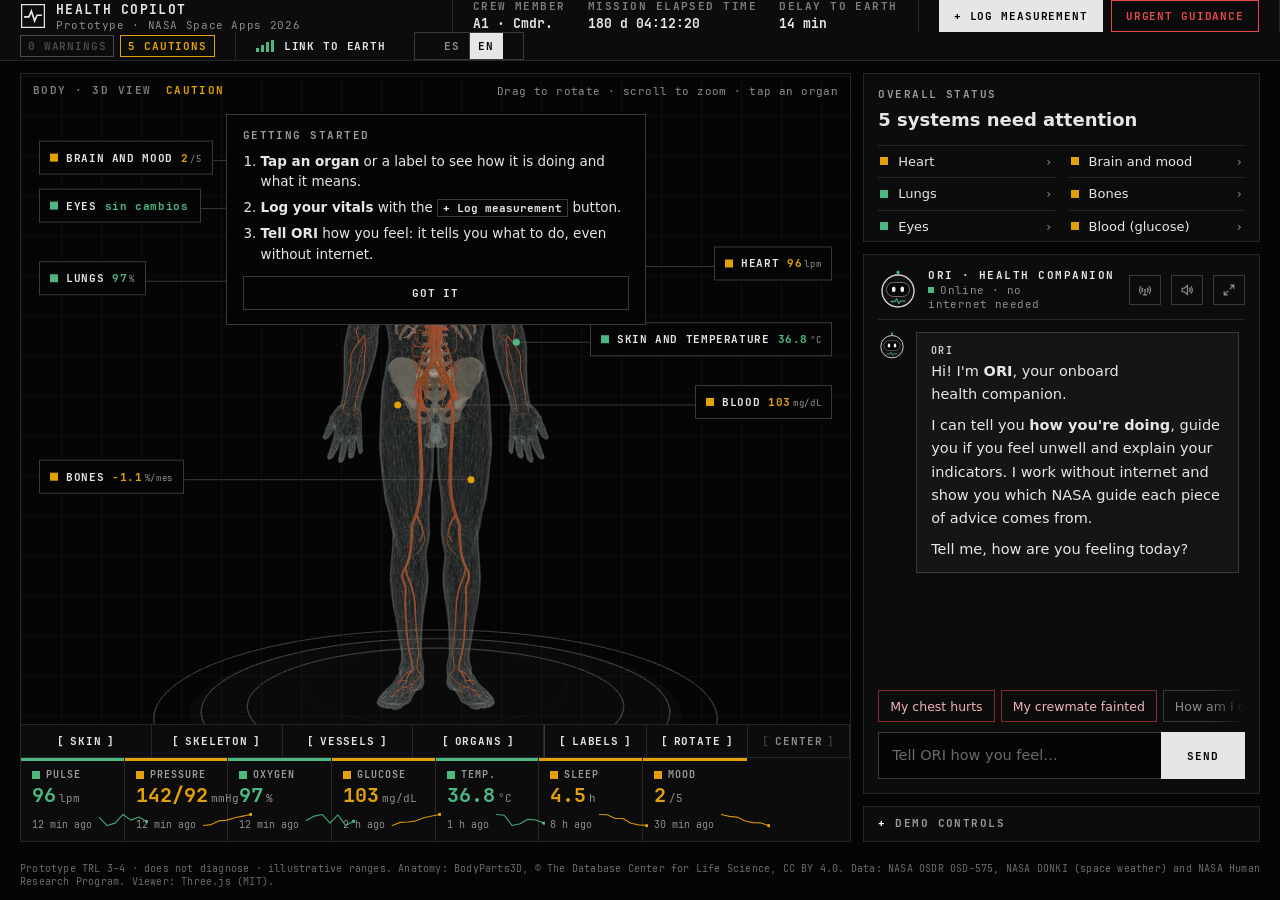
==== commit e5e62ae2: "Elegir el motor de IA: local (a bordo) o Gemini (solo demo en línea) - La IA local (Ollama) sigue si" ====
--- a/frontend/index.html
+++ b/frontend/index.html
@@ -95,6 +95,11 @@
           <span class="txt-ampliar">Ampliar</span>
         </button>
       </div>
+      <div id="motorIA" class="motor-ia" role="radiogroup" aria-label="Motor de IA">
+        <span class="motor-rotulo">IA</span>
+        <button type="button" role="radio" data-motor="local" aria-checked="true" title="IA local (Ollama): funciona sin internet, como en la nave">Local · a bordo</button>
+        <button type="button" role="radio" data-motor="nube" aria-checked="false" title="Gemini (Google AI Studio): por internet, para la demo en línea">Gemini · solo demo</button>
+      </div>
       <div id="estadoTierra" class="estado-tierra" aria-live="polite"></div>
       <div class="zona-mensajes">
         <ol id="mensajes" class="mensajes" aria-live="polite"></ol>
--- a/frontend/css/app.css
+++ b/frontend/css/app.css
@@ -166,6 +166,16 @@
 .meta { margin-top: 6px; display: flex; gap: 10px; flex-wrap: wrap; font: 10px var(--mono); color: var(--suave); font-variant-numeric: tabular-nums; letter-spacing: .04em; }
 .chip-modo { text-transform: uppercase; letter-spacing: .1em; }
 .chip-modo[data-modo="ia_local"] { color: var(--verde); }
+.chip-modo[data-modo="ia_nube"] { color: var(--sel); }
+.motor-ia { display: flex; flex-wrap: wrap; align-items: center; gap: 6px; font: 10.5px var(--mono); letter-spacing: .06em; }
+.motor-ia[hidden] { display: none; }
+.motor-rotulo { color: var(--rotulo); text-transform: uppercase; letter-spacing: .12em; margin-right: 2px; }
+.motor-ia button { font: inherit; color: var(--suave); background: transparent; border: 1px solid var(--linea-2); border-radius: 999px; padding: 4px 10px; min-height: 28px; cursor: pointer; }
+.motor-ia button[aria-checked="true"] { color: var(--texto, #fff); border-color: var(--verde); background: color-mix(in srgb, var(--verde) 14%, transparent); }
+.motor-ia button[data-motor="nube"][aria-checked="true"] { border-color: var(--sel); background: color-mix(in srgb, var(--sel) 14%, transparent); }
+.motor-aviso { color: var(--suave); font-size: 10px; letter-spacing: .02em; margin-left: 4px; }
+.motor-ia button:disabled { opacity: .4; cursor: not-allowed; }
+.motor-ia button:focus-visible { outline: 2px solid var(--sel); outline-offset: 2px; }
 .chip-modo[data-modo="sin_informacion"] { color: var(--amarillo); }
 .pensando { color: var(--suave); font-family: var(--mono); font-size: 12px; }
 .pensando::after { content: "▍"; margin-left: 4px; animation: cursor 1s steps(2, jump-none) infinite; }
